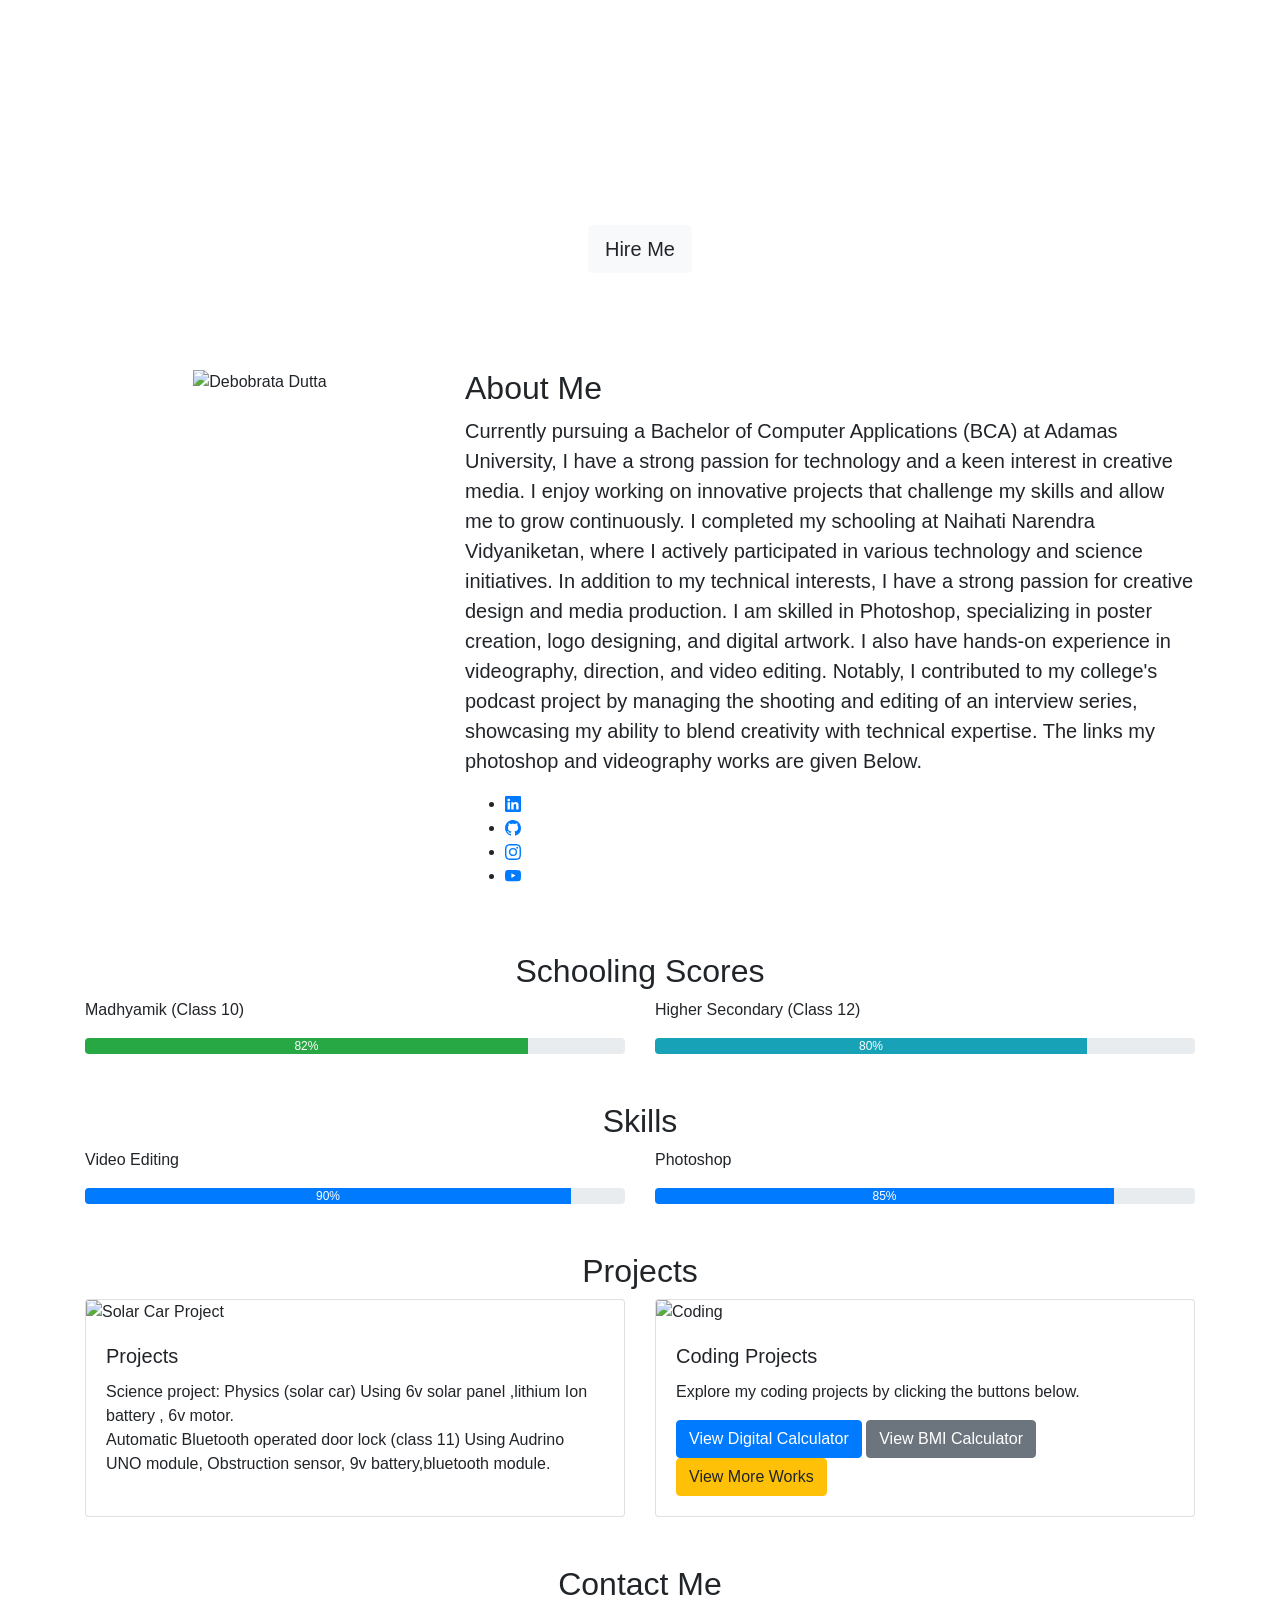
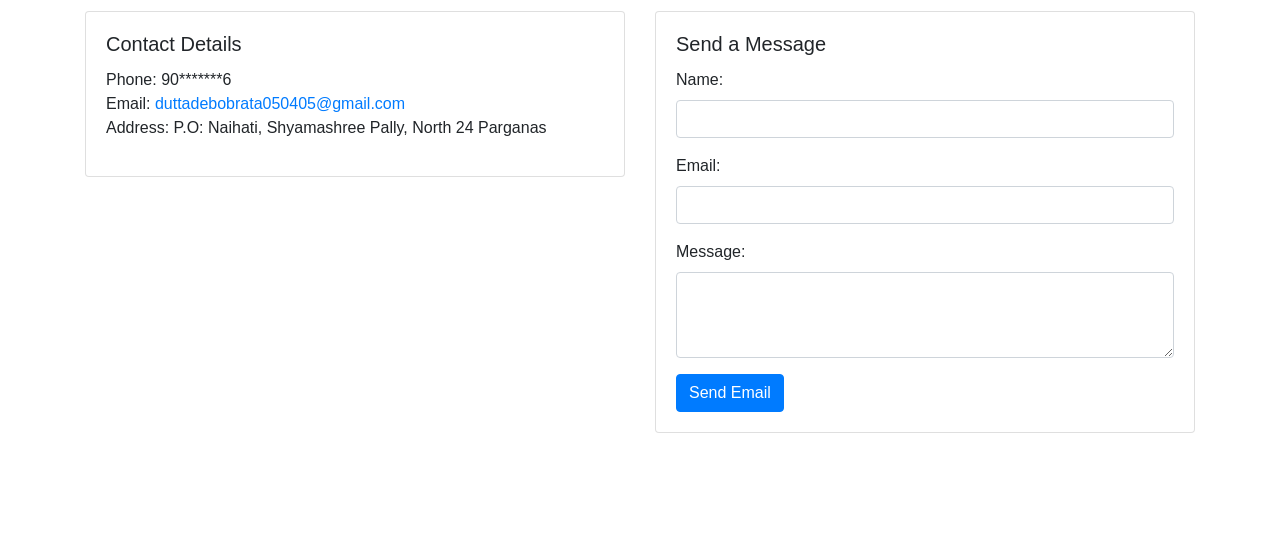
==== index.html @ 577434b1 "Update index.html" ====
<!DOCTYPE html>
<html lang="en">
<head>
    <meta charset="UTF-8">
    <meta name="viewport" content="width=device-width, initial-scale=1.0">
    <title>Debobrata Dutta - Portfolio</title>
    <!-- Bootstrap CSS -->
    <link href="https://stackpath.bootstrapcdn.com/bootstrap/4.5.2/css/bootstrap.min.css" rel="stylesheet">
    <link rel="preconnect" href="https://fonts.googleapis.com">
    <link rel="preconnect" href="https://fonts.gstatic.com" crossorigin>
    <link href="https://fonts.googleapis.com/css2?family=Source+Code+Pro:ital,wght@0,200..900;1,200..900&display=swap" rel="stylesheet">
    <!-- Custom CSS -->
    <link rel="stylesheet" href="/PortFolio1/style.css">
</head>
<body>

<!-- Navbar -->
<nav class="navbar navbar-expand-lg navbar-dark">
    <div class="container">
        <a class="navbar-brand source-code-pro-codeFont" href="#">/Debobrata Dutta></a>
        <button class="navbar-toggler" type="button" data-toggle="collapse" data-target="#navbarNav" aria-controls="navbarNav" aria-expanded="false" aria-label="Toggle navigation">
            <span class="navbar-toggler-icon"></span>
        </button>
        <div class="collapse navbar-collapse" id="navbarNav">
            <ul class="navbar-nav ml-auto">
                <li class="nav-item"><a class="nav-link" href="#hero">Home</a></li>
                <li class="nav-item"><a class="nav-link" href="#about">About</a></li>
                <li class="nav-item"><a class="nav-link" href="#schooling-scores">Schooling Scores</a></li>
                <li class="nav-item"><a class="nav-link" href="#skills">Skills</a></li>
                <li class="nav-item"><a class="nav-link" href="#projects">Projects</a></li>
                <li class="nav-item"><a class="nav-link" href="#contact">Contact</a></li>
            </ul>
        </div>
    </div>
</nav>

<!-- Hero Section -->
<section id="hero" class="hero text-white text-center py-5 fade-in-section">
    <div class="container">
        <h1 class="display-4 source-code-pro-codeFont" >Hello, I'm Debobrata Dutta</h1>

        <p class="lead source-code-pro-codeFont2 ">A passionate student pursuing BCA at Adamas University.</p>
        <a href="#contact" class="btn btn-light btn-lg">Hire Me</a>
    </div>
</section>

<!-- About Me Section -->
<section id="about" class="my-5 fade-in-section">
    <div class="container">
        <div class="row">
            <div class="col-md-4 text-center">
                <img src="/PortFolio1/20241223_191842.jpg" alt="Debobrata Dutta" style="height: 500px; width: 330px;">
            </div>
            <div class="col-md-8">
                <h2>About Me</h2>
                <p class="lead">Currently pursuing a Bachelor of Computer Applications (BCA) at Adamas University, I have a strong passion for technology and a keen interest in creative media. I enjoy working on innovative projects that challenge my skills and allow me to grow continuously. I completed my schooling at Naihati Narendra Vidyaniketan, where I actively participated in various technology and science initiatives.

In addition to my technical interests, I have a strong passion for creative design and media production. I am skilled in Photoshop, specializing in poster creation, logo designing, and digital artwork. I also have hands-on experience in videography, direction, and video editing. Notably, I contributed to my college's podcast project by managing the shooting and editing of an interview series, showcasing my ability to blend creativity with technical expertise.
                 The links my photoshop and videography works are given Below.</p>
                <ul class="example-2">
                    <li class="icon-content">
                        <a
                                href="https://www.linkedin.com/in/debobrata-dutta-59466b2b7/"
                                aria-label="LinkedIn"
                                data-social="linkedin"
                        >
                            <div class="filled"></div>
                            <svg
                                    xmlns="http://www.w3.org/2000/svg"
                                    width="16"
                                    height="16"
                                    fill="currentColor"
                                    class="bi bi-linkedin"
                                    viewBox="0 0 16 16"
                                    xml:space="preserve"
                            >
        <path
                d="M0 1.146C0 .513.526 0 1.175 0h13.65C15.474 0 16 .513 16 1.146v13.708c0 .633-.526 1.146-1.175 1.146H1.175C.526 16 0 15.487 0 14.854zm4.943 12.248V6.169H2.542v7.225zm-1.2-8.212c.837 0 1.358-.554 1.358-1.248-.015-.709-.52-1.248-1.342-1.248S2.4 3.226 2.4 3.934c0 .694.521 1.248 1.327 1.248zm4.908 8.212V9.359c0-.216.016-.432.08-.586.173-.431.568-.878 1.232-.878.869 0 1.216.662 1.216 1.634v3.865h2.401V9.25c0-2.22-1.184-3.252-2.764-3.252-1.274 0-1.845.7-2.165 1.193v.025h-.016l.016-.025V6.169h-2.4c.03.678 0 7.225 0 7.225z"
                fill="currentColor"
        ></path>
      </svg>
                        </a>
                        <div class="tooltip">LinkedIn</div>
                    </li>
                    <li class="icon-content">
                        <a href="https://github.com/Debobrata-Dutta" aria-label="GitHub" data-social="github">
                            <div class="filled"></div>
                            <svg
                                    xmlns="http://www.w3.org/2000/svg"
                                    width="16"
                                    height="16"
                                    fill="currentColor"
                                    class="bi bi-github"
                                    viewBox="0 0 16 16"
                                    xml:space="preserve"
                            >
        <path
                d="M8 0C3.58 0 0 3.58 0 8c0 3.54 2.29 6.53 5.47 7.59.4.07.55-.17.55-.38 0-.19-.01-.82-.01-1.49-2.01.37-2.53-.49-2.69-.94-.09-.23-.48-.94-.82-1.13-.28-.15-.68-.52-.01-.53.63-.01 1.08.58 1.23.82.72 1.21 1.87.87 2.33.66.07-.52.28-.87.51-1.07-1.78-.2-3.64-.89-3.64-3.95 0-.87.31-1.59.82-2.15-.08-.2-.36-1.02.08-2.12 0 0 .67-.21 2.2.82.64-.18 1.32-.27 2-.27s1.36.09 2 .27c1.53-1.04 2.2-.82 2.2-.82.44 1.1.16 1.92.08 2.12.51.56.82 1.27.82 2.15 0 3.07-1.87 3.75-3.65 3.95.29.25.54.73.54 1.48 0 1.07-.01 1.93-.01 2.2 0 .21.15.46.55.38A8.01 8.01 0 0 0 16 8c0-4.42-3.58-8-8-8"
                fill="currentColor"
        ></path>
      </svg>
                        </a>
                        <div class="tooltip">GitHub</div>
                    </li>
                    <li class="icon-content">
                        <a
                                href="https://www.instagram.com/_.debu050405._/"
                                aria-label="Instagram"
                                data-social="instagram"
                        >
                            <div class="filled"></div>
                            <svg
                                    xmlns="http://www.w3.org/2000/svg"
                                    width="16"
                                    height="16"
                                    fill="currentColor"
                                    class="bi bi-instagram"
                                    viewBox="0 0 16 16"
                                    xml:space="preserve"
                            >
        <path
                d="M8 0C5.829 0 5.556.01 4.703.048 3.85.088 3.269.222 2.76.42a3.9 3.9 0 0 0-1.417.923A3.9 3.9 0 0 0 .42 2.76C.222 3.268.087 3.85.048 4.7.01 5.555 0 5.827 0 8.001c0 2.172.01 2.444.048 3.297.04.852.174 1.433.372 1.942.205.526.478.972.923 1.417.444.445.89.719 1.416.923.51.198 1.09.333 1.942.372C5.555 15.99 5.827 16 8 16s2.444-.01 3.298-.048c.851-.04 1.434-.174 1.943-.372a3.9 3.9 0 0 0 1.416-.923c.445-.445.718-.891.923-1.417.197-.509.332-1.09.372-1.942C15.99 10.445 16 10.173 16 8s-.01-2.445-.048-3.299c-.04-.851-.175-1.433-.372-1.941a3.9 3.9 0 0 0-.923-1.417A3.9 3.9 0 0 0 13.24.42c-.51-.198-1.092-.333-1.943-.372C10.443.01 10.172 0 7.998 0zm-.717 1.442h.718c2.136 0 2.389.007 3.232.046.78.035 1.204.166 1.486.275.373.145.64.319.92.599s.453.546.598.92c.11.281.24.705.275 1.485.039.843.047 1.096.047 3.231s-.008 2.389-.047 3.232c-.035.78-.166 1.203-.275 1.485a2.5 2.5 0 0 1-.599.919c-.28.28-.546.453-.92.598-.28.11-.704.24-1.485.276-.843.038-1.096.047-3.232.047s-2.39-.009-3.233-.047c-.78-.036-1.203-.166-1.485-.276a2.5 2.5 0 0 1-.92-.598 2.5 2.5 0 0 1-.6-.92c-.109-.281-.24-.705-.275-1.485-.038-.843-.046-1.096-.046-3.233s.008-2.388.046-3.231c.036-.78.166-1.204.276-1.486.145-.373.319-.64.599-.92s.546-.453.92-.598c.282-.11.705-.24 1.485-.276.738-.034 1.024-.044 2.515-.045zm4.988 1.328a.96.96 0 1 0 0 1.92.96.96 0 0 0 0-1.92m-4.27 1.122a4.109 4.109 0 1 0 0 8.217 4.109 4.109 0 0 0 0-8.217m0 1.441a2.667 2.667 0 1 1 0 5.334 2.667 2.667 0 0 1 0-5.334"
                fill="currentColor"
        ></path>
      </svg>
                        </a>
                        <div class="tooltip">Instagram</div>
                    </li>
                    <li class="icon-content">
                        <a href="https://youtu.be/RQ_tvxHkQow?si=Esocq2sRX0F079Lg" aria-label="Youtube" data-social="youtube">
                            <div class="filled"></div>
                            <svg
                                    xmlns="http://www.w3.org/2000/svg"
                                    width="16"
                                    height="16"
                                    fill="currentColor"
                                    class="bi bi-youtube"
                                    viewBox="0 0 16 16"
                                    xml:space="preserve"
                            >
        <path
                d="M8.051 1.999h.089c.822.003 4.987.033 6.11.335a2.01 2.01 0 0 1 1.415 1.42c.101.38.172.883.22 1.402l.01.104.022.26.008.104c.065.914.073 1.77.074 1.957v.075c-.001.194-.01 1.108-.082 2.06l-.008.105-.009.104c-.05.572-.124 1.14-.235 1.558a2.01 2.01 0 0 1-1.415 1.42c-1.16.312-5.569.334-6.18.335h-.142c-.309 0-1.587-.006-2.927-.052l-.17-.006-.087-.004-.171-.007-.171-.007c-1.11-.049-2.167-.128-2.654-.26a2.01 2.01 0 0 1-1.415-1.419c-.111-.417-.185-.986-.235-1.558L.09 9.82l-.008-.104A31 31 0 0 1 0 7.68v-.123c.002-.215.01-.958.064-1.778l.007-.103.003-.052.008-.104.022-.26.01-.104c.048-.519.119-1.023.22-1.402a2.01 2.01 0 0 1 1.415-1.42c.487-.13 1.544-.21 2.654-.26l.17-.007.172-.006.086-.003.171-.007A100 100 0 0 1 7.858 2zM6.4 5.209v4.818l4.157-2.408z"
                fill="currentColor"
        ></path>
      </svg>
                        </a>
                        <div class="tooltip">Youtube</div>
                    </li>
                </ul>
<!--                 <a href="https://www.linkedin.com/in/debobrata-dutta-59466b2b7/" class="btn btn-primary" target="_blank">Connect on LinkedIn</a>
                <a href="https://github.com/Debobrata-Dutta" class="btn btn-outline-secondary" target="_blank">View GitHub Page</a> -->
            </div>
        </div>
    </div>
</section>

<!-- Schooling Scores Section -->
<section id="schooling-scores" class="my-5 fade-in-section">
    <div class="container">
        <h2 class="text-center">Schooling Scores</h2>
        <div class="row">
            <div class="col-md-6">
                <p>Madhyamik (Class 10)</p>
                <div class="progress">
                    <div class="progress-bar bg-success" role="progressbar" style="width: 82%;" aria-valuenow="82" aria-valuemin="0" aria-valuemax="100">82%</div>
                </div>
            </div>
            <div class="col-md-6">
                <p>Higher Secondary (Class 12)</p>
                <div class="progress">
                    <div class="progress-bar bg-info" role="progressbar" style="width: 80%;" aria-valuenow="80" aria-valuemin="0" aria-valuemax="100">80%</div>
                </div>
            </div>
        </div>
    </div>
</section>

<!-- Skills Section -->
<section id="skills" class="my-5 fade-in-section">
    <div class="container">
        <h2 class="text-center">Skills</h2>
        <div class="row">
            <div class="col-md-6">
                <p>Video Editing</p>
                <div class="progress">
                    <div class="progress-bar" id="bar1" role="progressbar" style="width: 90%;" aria-valuenow="90" aria-valuemin="0" aria-valuemax="100">90%</div>
                </div>
            </div>
            <div class="col-md-6">
                <p>Photoshop</p>
                <div class="progress">
                    <div class="progress-bar" role="progressbar" style="width: 85%;" aria-valuenow="85" aria-valuemin="0" aria-valuemax="100">85%</div>
                </div>
            </div>
        </div>
    </div>
</section>

<!-- Projects Section -->
<section id="projects" class="my-5 fade-in-section">
    <div class="container">
        <h2 class="text-center">Projects</h2>
        <div class="card-deck">
            <!-- Existing Project Card -->
            <div class="card">
                <img src="https://media.istockphoto.com/id/1225812023/photo/solar-powered-car-which-is-small-and-powerful-run-using-sunlight.jpg?s=612x612&w=0&k=20&c=1OaDW5w1rOIx8AbDcxC84IDu5aD6myOtkEr2uphl_M4=" class="card-img-top" alt="Solar Car Project">
                <div class="card-body">
                    <h5 class="card-title">Projects</h5>
                    <p class="card-text">
                        Science project: Physics (solar car)
                        Using 6v solar panel ,lithium Ion battery , 6v motor. <br>
                        Automatic Bluetooth operated door lock (class 11)
                        Using Audrino UNO module, Obstruction sensor, 9v battery,bluetooth module.
                    </p>
                </div>
            </div>
            <!-- New Coding Projects Card -->
            <div class="card">
                <img src="https://i.pinimg.com/736x/20/0a/07/200a072465dc3c288a1d5780105705f7.jpg" class="card-img-top" alt="Coding">
                <div class="card-body" id="card1">
                    <h5 class="card-title">Coding Projects</h5>
                    <p class="card-text">Explore my coding projects by clicking the buttons below.</p>
                    <a href="https://debobrata-dutta.github.io/Project-Calculator/" class="btn btn-primary" target="_blank">View Digital Calculator</a>
                    <a href="https://debobrata-dutta.github.io/BMI_withgauge/" class="btn btn-secondary" target="_blank">View BMI Calculator</a>
                    <a href="/PortFolio1/page1.html" class="btn btn-warning" target="_blank">View More Works</a>
                </div>
            </div>
        </div>
    </div>
</section>

<!-- Contact Section -->
<section id="contact" class="my-5 fade-in-section">
    <div class="container">
        <h2 class="text-center">Contact Me</h2>
        <div class="row">
            <div class="col-md-6">
                <div class="card">
                    <div class="card-body">
                        <h5 class="card-title">Contact Details</h5>
                        <ul class="list-unstyled">
                            <li>Phone: 90*******6</li>
                            <li>Email: <a href="mailto:duttadebobrata050405@gmail.com">duttadebobrata050405@gmail.com</a></li>
                            <li>Address: P.O: Naihati, Shyamashree Pally, North 24 Parganas</li>
                        </ul>
                    </div>
                </div>
            </div>
            <div class="col-md-6">
                <div class="card">
                    <div class="card-body">
                        <h5 class="card-title">Send a Message</h5>
                        <form action="mailto:duttadebobrata050405@gmail.com" method="post" enctype="text/plain">
                            <div class="form-group">
                                <label for="name">Name:</label>
                                <input type="text" class="form-control" id="name" name="name" required>
                            </div>
                            <div class="form-group">
                                <label for="email">Email:</label>
                                <input type="email" class="form-control" id="email" name="email" required>
                            </div>
                            <div class="form-group">
                                <label for="message">Message:</label>
                                <textarea class="form-control" id="message" name="message" rows="3" required></textarea>
                            </div>
                            <button type="submit" class="btn btn-primary">Send Email</button>
                        </form>
                    </div>
                </div>
            </div>
        </div>
    </div>
</section>

<!-- Footer -->
<footer id="footer" class=" text-white text-center py-3">
    <p>© 2024 Debobrata Dutta. All Rights Reserved.</p>
</footer>

<!-- Bootstrap JS and dependencies -->
<script src="https://code.jquery.com/jquery-3.5.1.slim.min.js"></script>
<script src="https://cdn.jsdelivr.net/npm/@popperjs/core@2.9.3/dist/umd/popper.min.js"></script>
<script src="https://stackpath.bootstrapcdn.com/bootstrap/4.5.2/js/bootstrap.min.js"></script>
<script>
    document.addEventListener("DOMContentLoaded", function () {
      const faders = document.querySelectorAll(".fade-in-section");
  
      const appearOptions = {
        threshold: 0.2,
        rootMargin: "0px 0px -50px 0px"
      };
  
      const appearOnScroll = new IntersectionObserver(function (entries) {
        entries.forEach(entry => {
          if (entry.isIntersecting) {
            entry.target.classList.add("is-visible");
          } else {
            entry.target.classList.remove("is-visible");
          }
        });
      }, appearOptions);
  
      faders.forEach(fader => {
        appearOnScroll.observe(fader);
      });
    });
  </script>
  
  

</body>
</html>
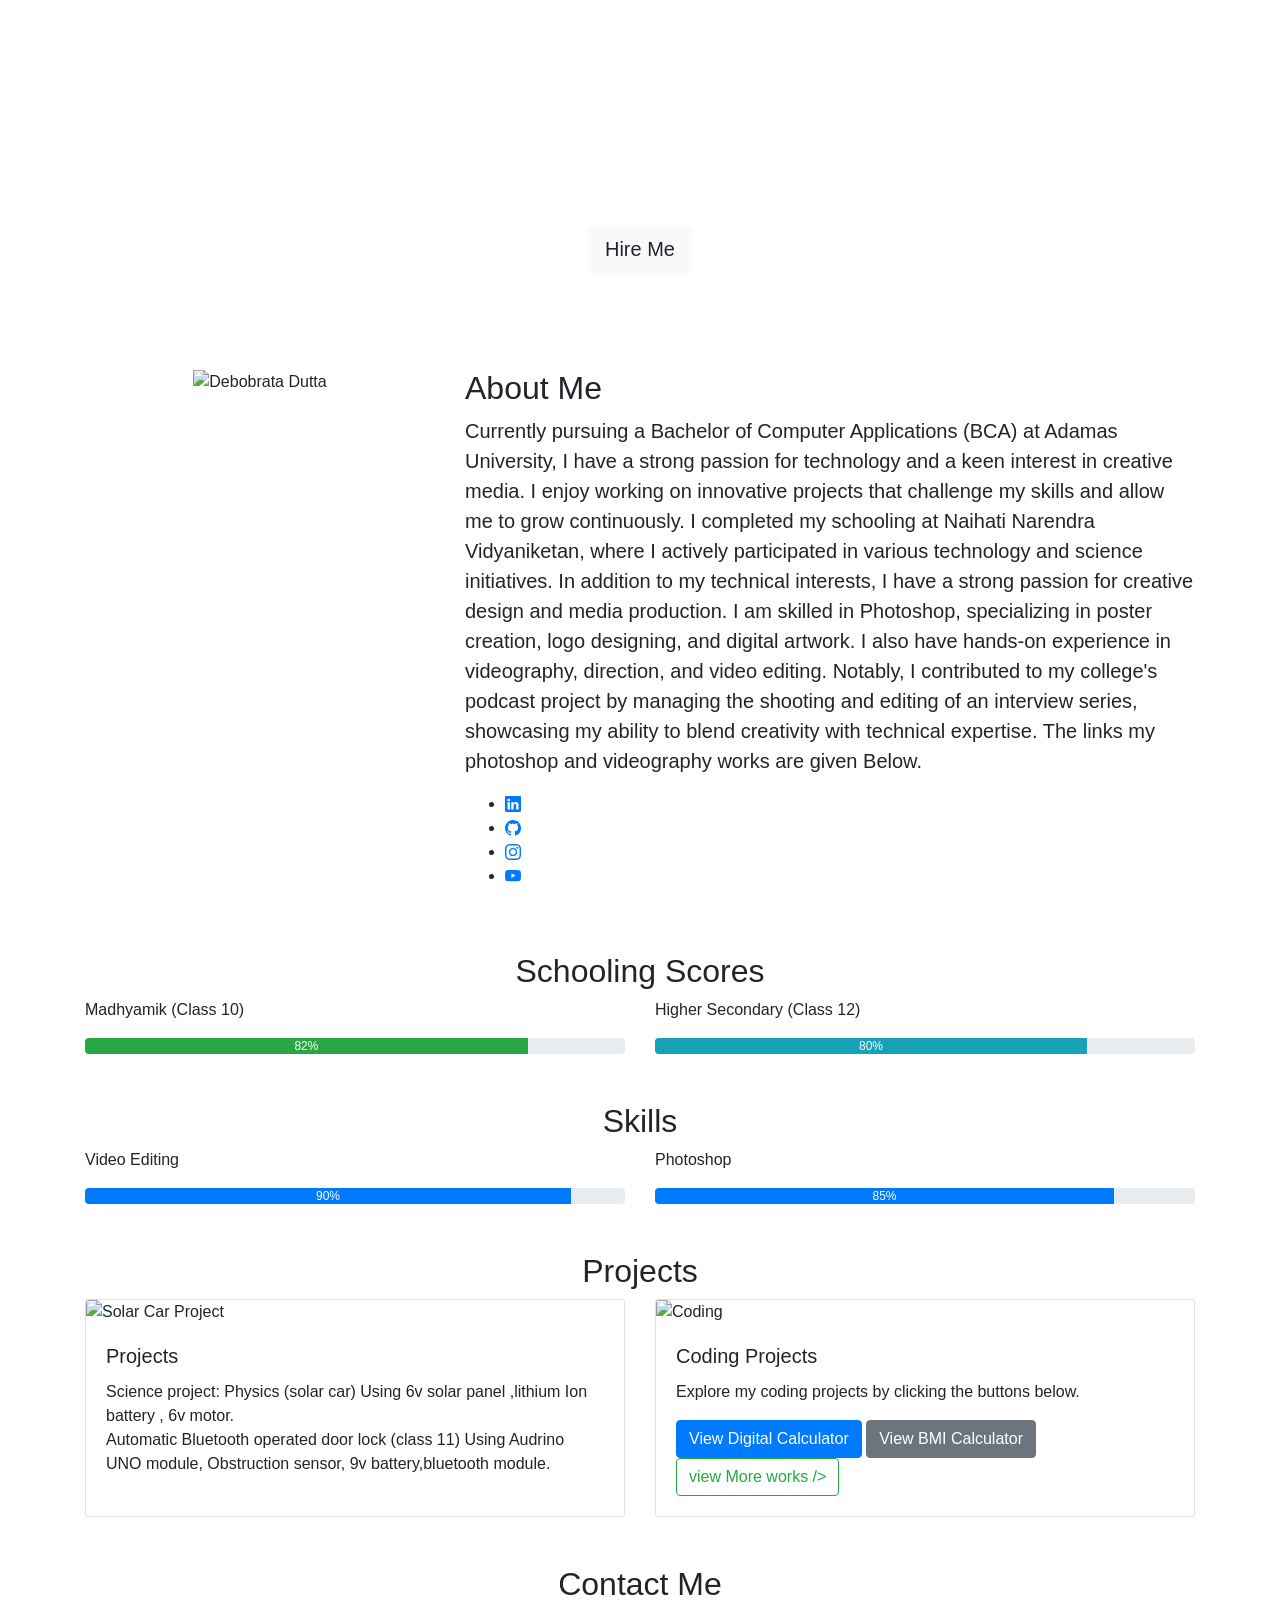
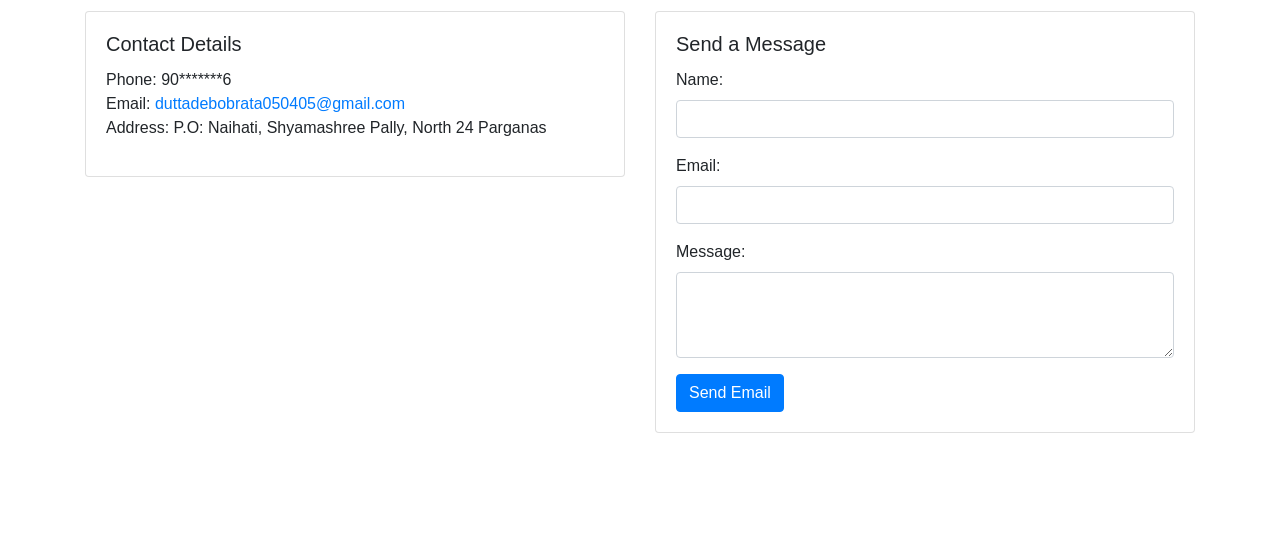
==== commit df821315: "Update index.html" ====
--- a/index.html
+++ b/index.html
@@ -222,7 +222,7 @@
                     <p class="card-text">Explore my coding projects by clicking the buttons below.</p>
                     <a href="https://debobrata-dutta.github.io/Project-Calculator/" class="btn btn-primary" target="_blank">View Digital Calculator</a>
                     <a href="https://debobrata-dutta.github.io/BMI_withgauge/" class="btn btn-secondary" target="_blank">View BMI Calculator</a>
-                    <a href="/PortFolio1/page1.html" class="btn btn-warning" target="_blank">View More Works</a>
+                    <a href="page1.html" class="btn btn-outline-success" target="_blank">view More works /></a>
                 </div>
             </div>
         </div>
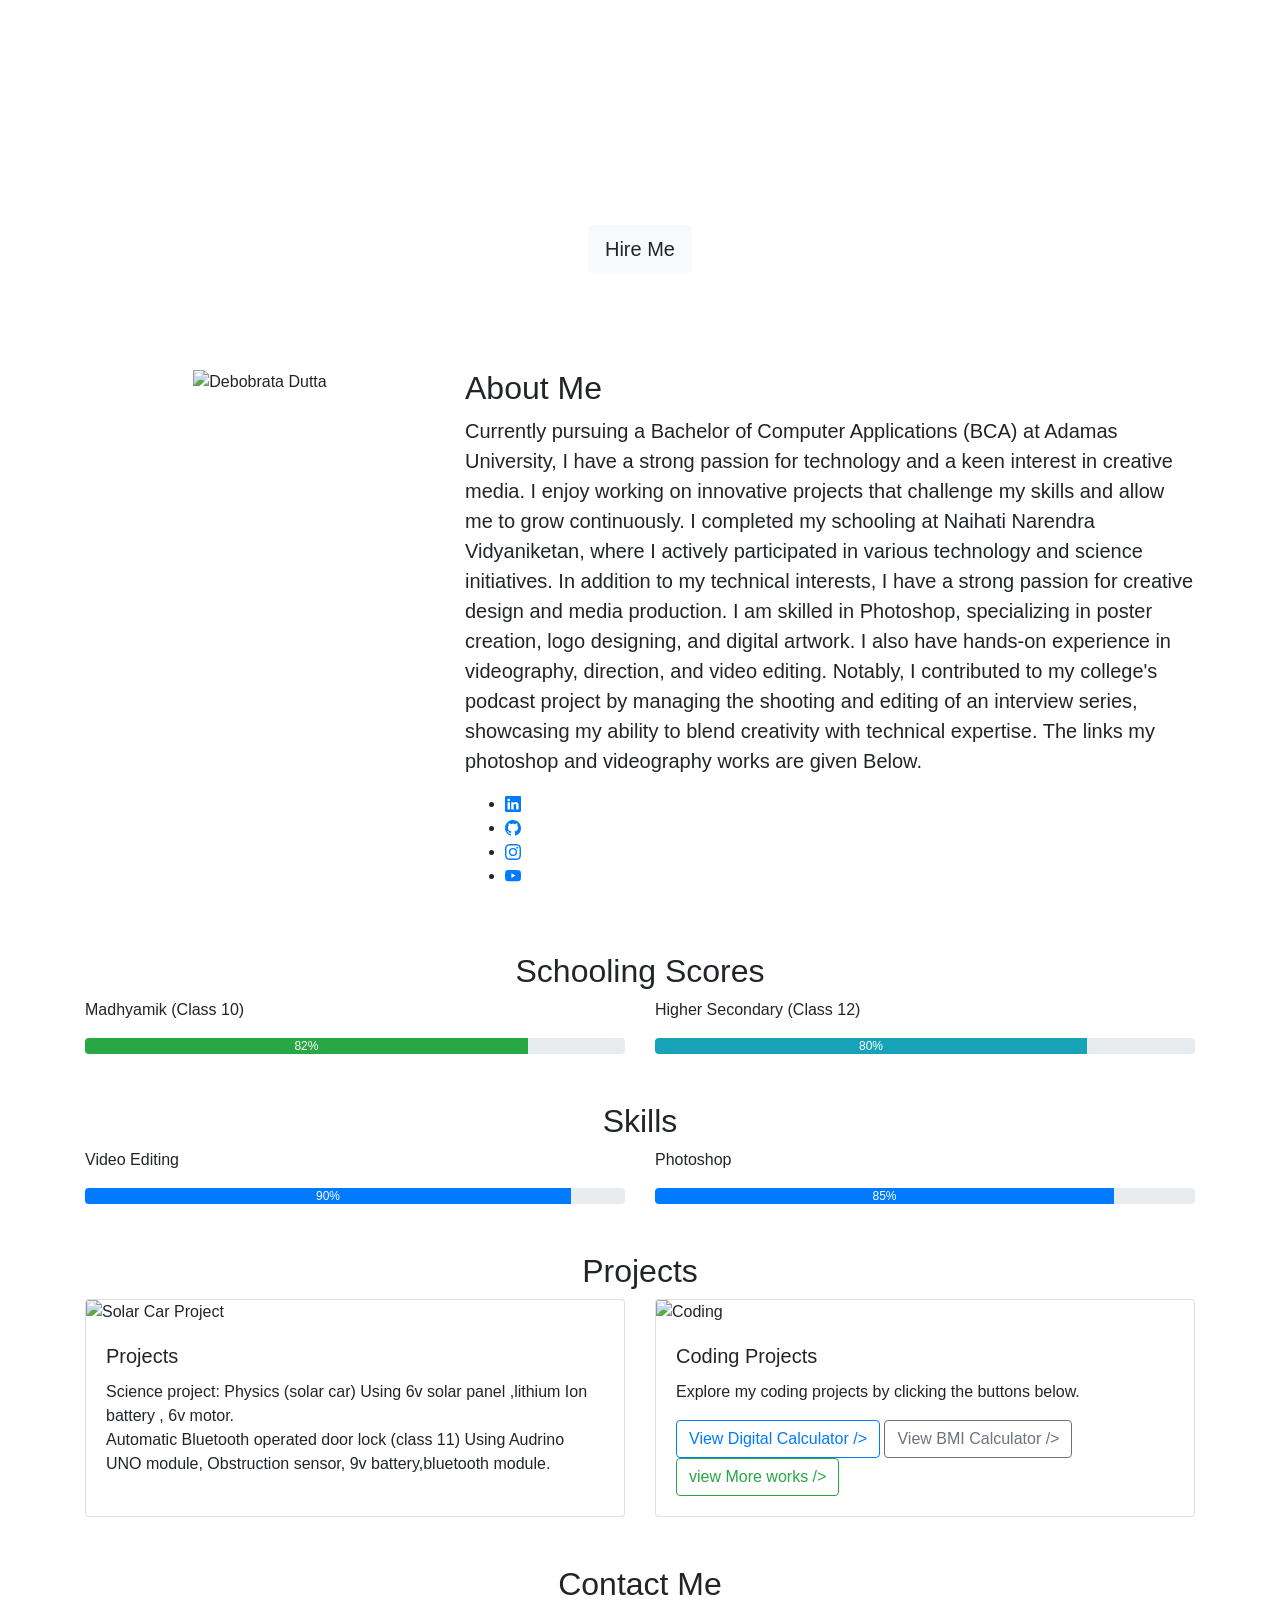
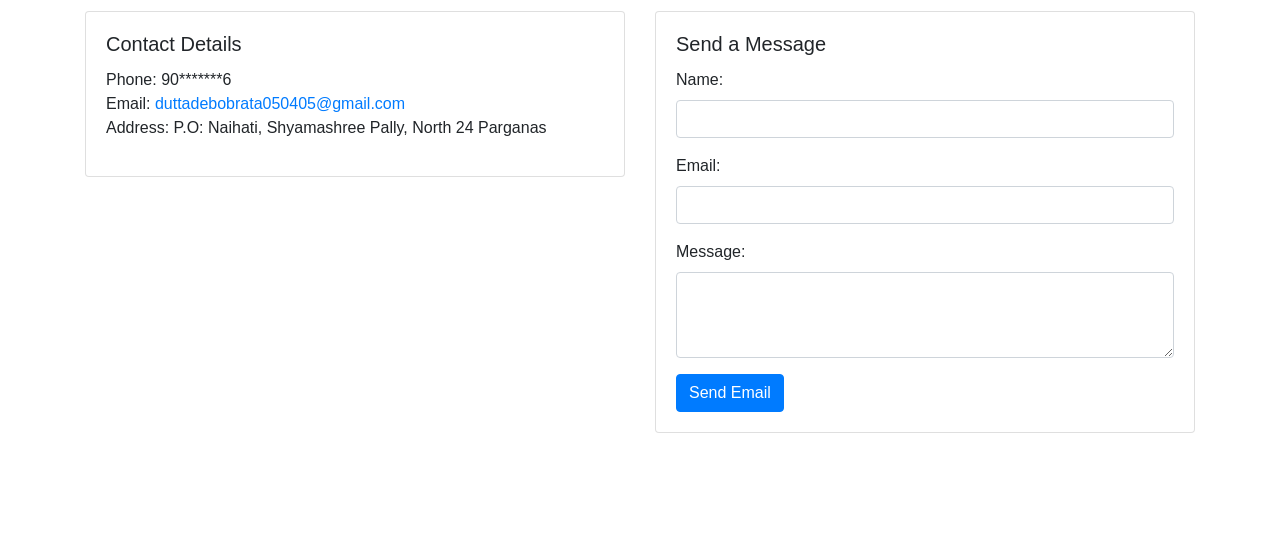
==== commit 21b0d02f: "Update index.html" ====
--- a/index.html
+++ b/index.html
@@ -220,8 +220,8 @@
                 <div class="card-body" id="card1">
                     <h5 class="card-title">Coding Projects</h5>
                     <p class="card-text">Explore my coding projects by clicking the buttons below.</p>
-                    <a href="https://debobrata-dutta.github.io/Project-Calculator/" class="btn btn-primary" target="_blank">View Digital Calculator</a>
-                    <a href="https://debobrata-dutta.github.io/BMI_withgauge/" class="btn btn-secondary" target="_blank">View BMI Calculator</a>
+                    <a href="https://debobrata-dutta.github.io/Project-Calculator/" class="btn btn-outline-primary" target="_blank">View Digital Calculator /></a>
+                    <a href="https://debobrata-dutta.github.io/BMI_withgauge/" class="btn btn-outline-secondary" target="_blank">View BMI Calculator /></a>
                     <a href="page1.html" class="btn btn-outline-success" target="_blank">view More works /></a>
                 </div>
             </div>
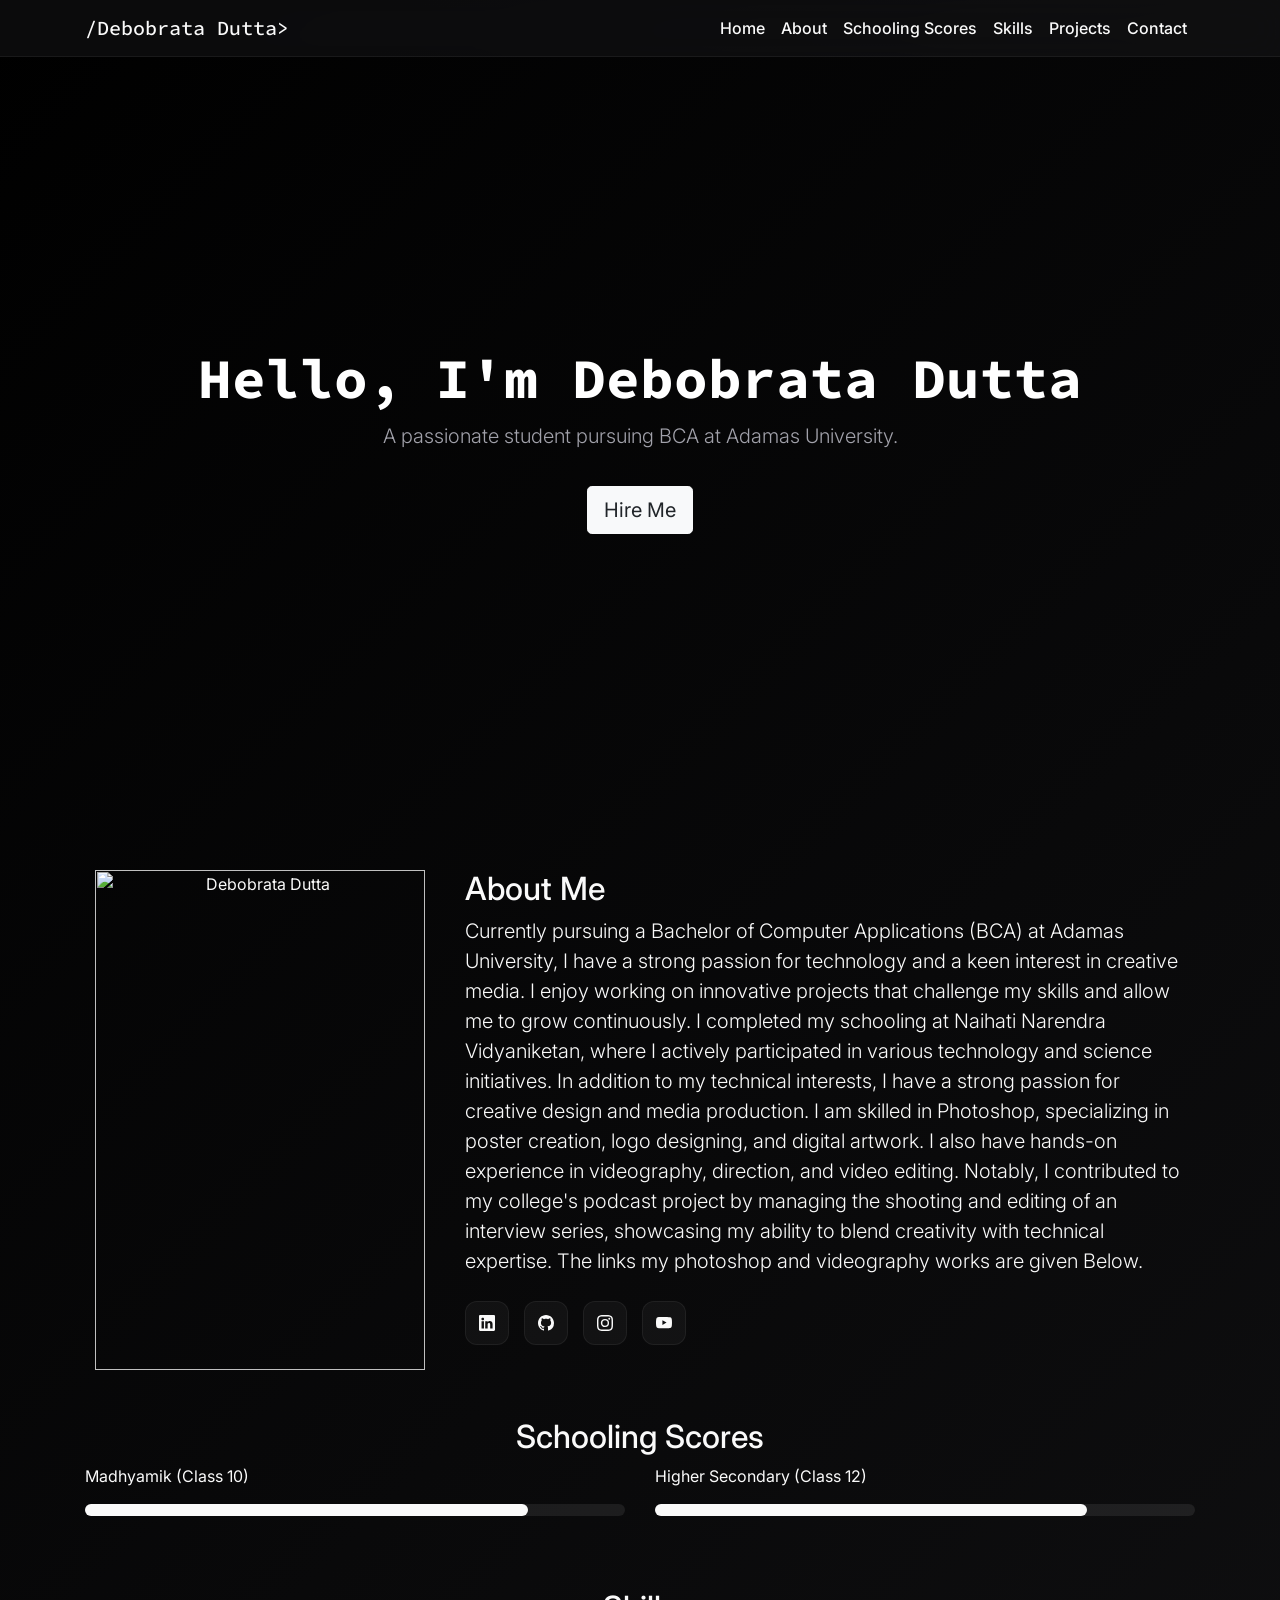
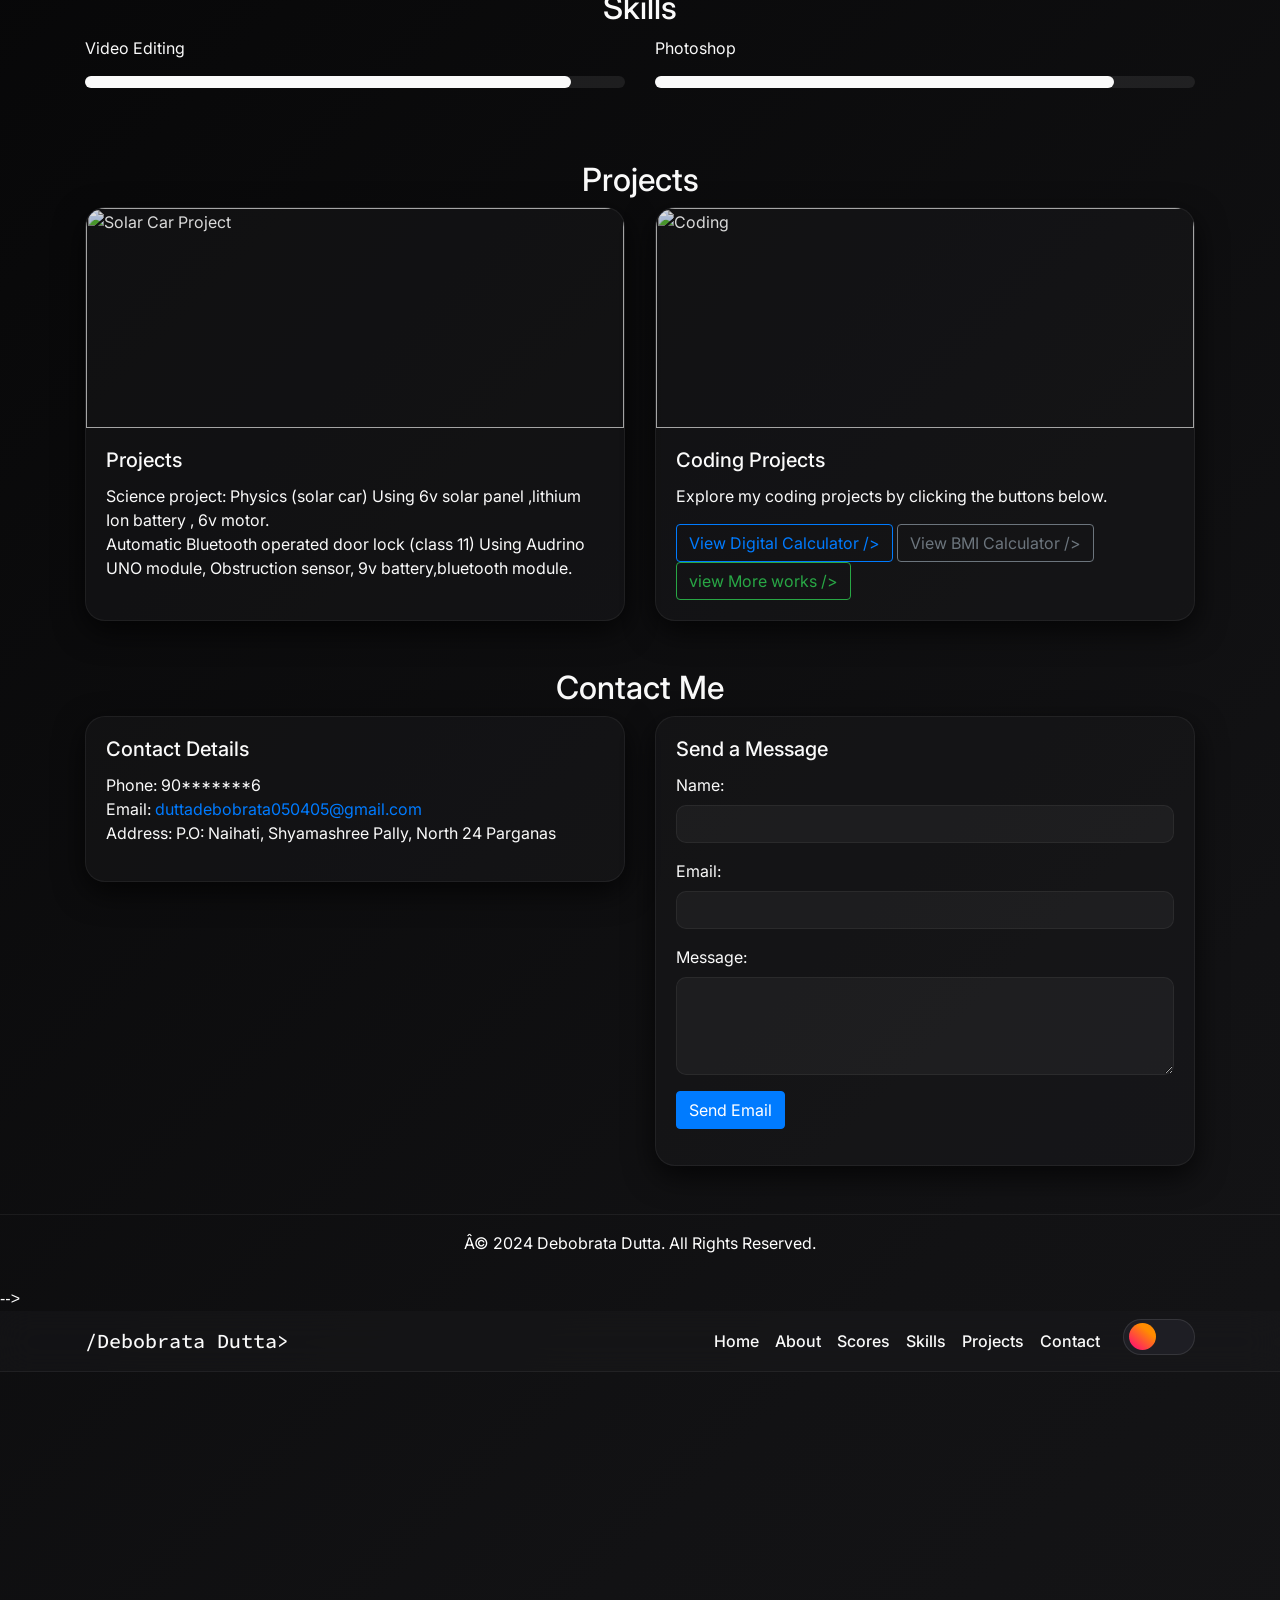
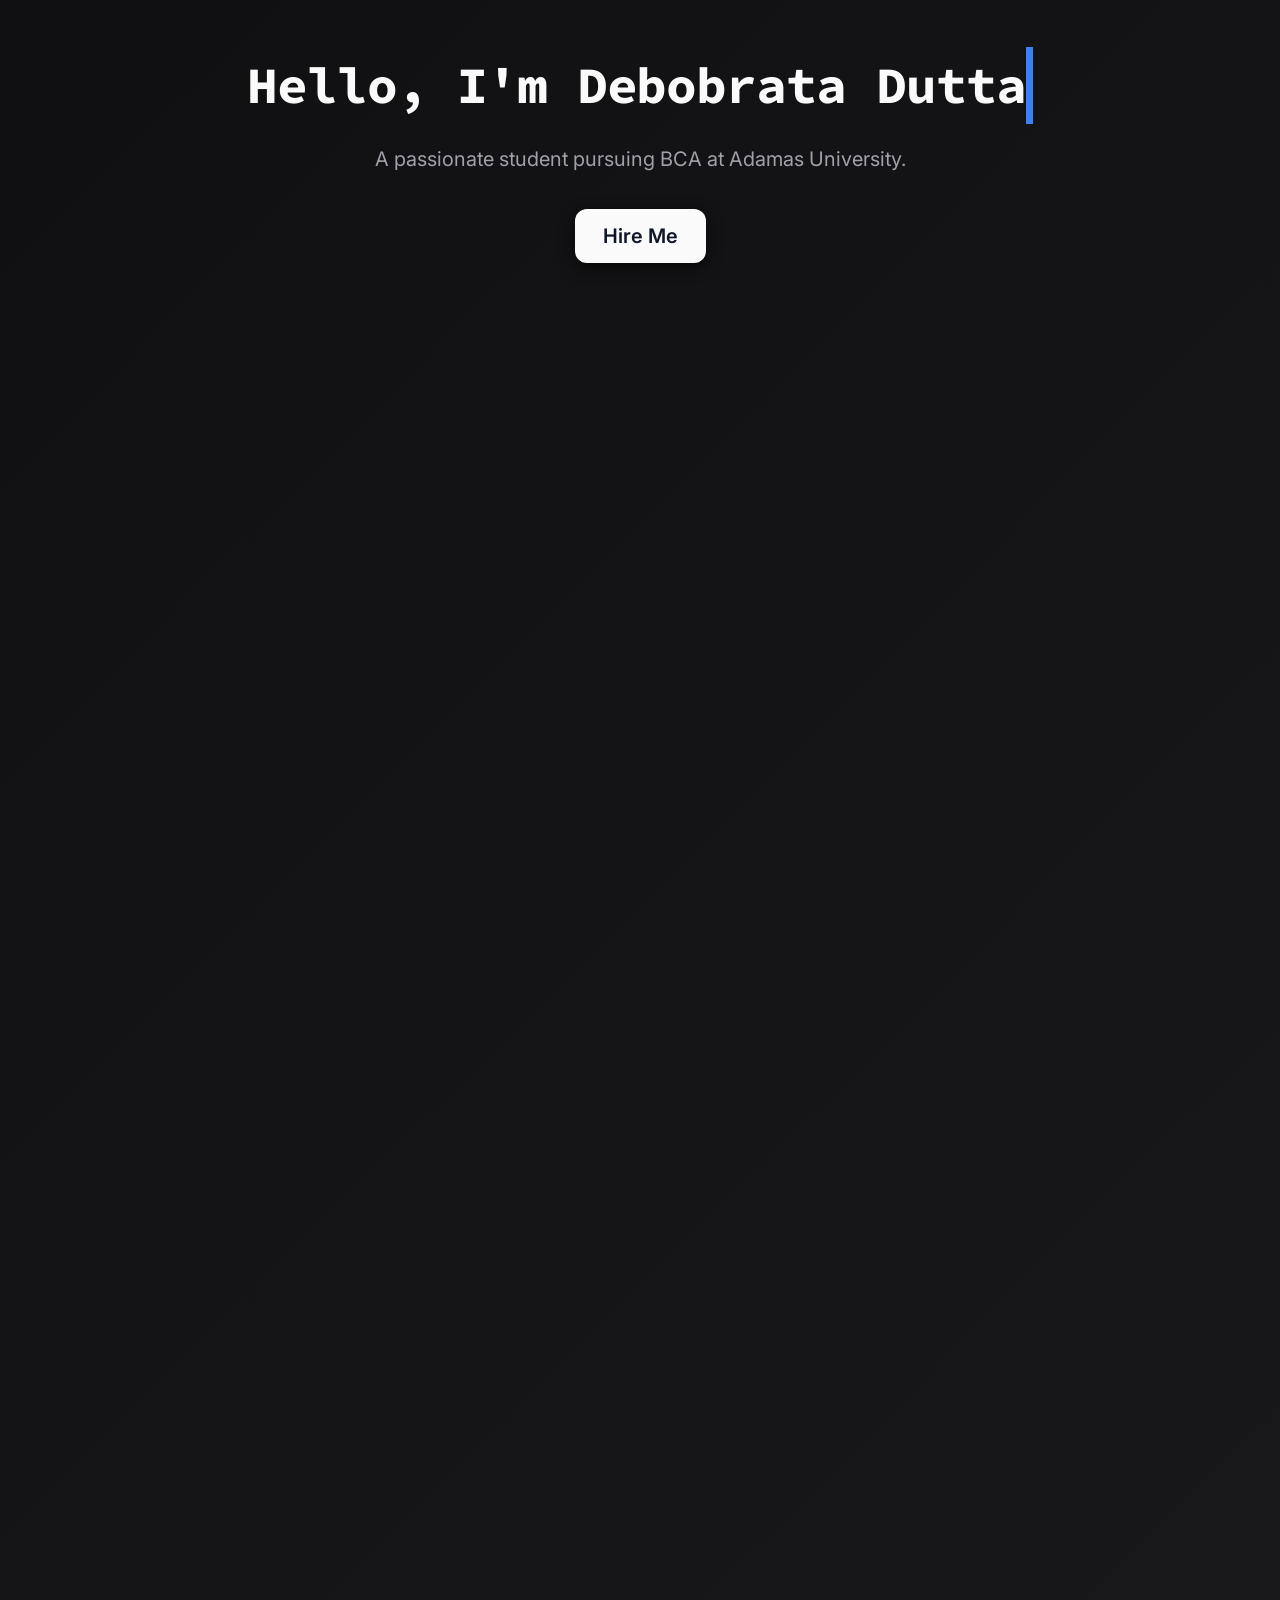
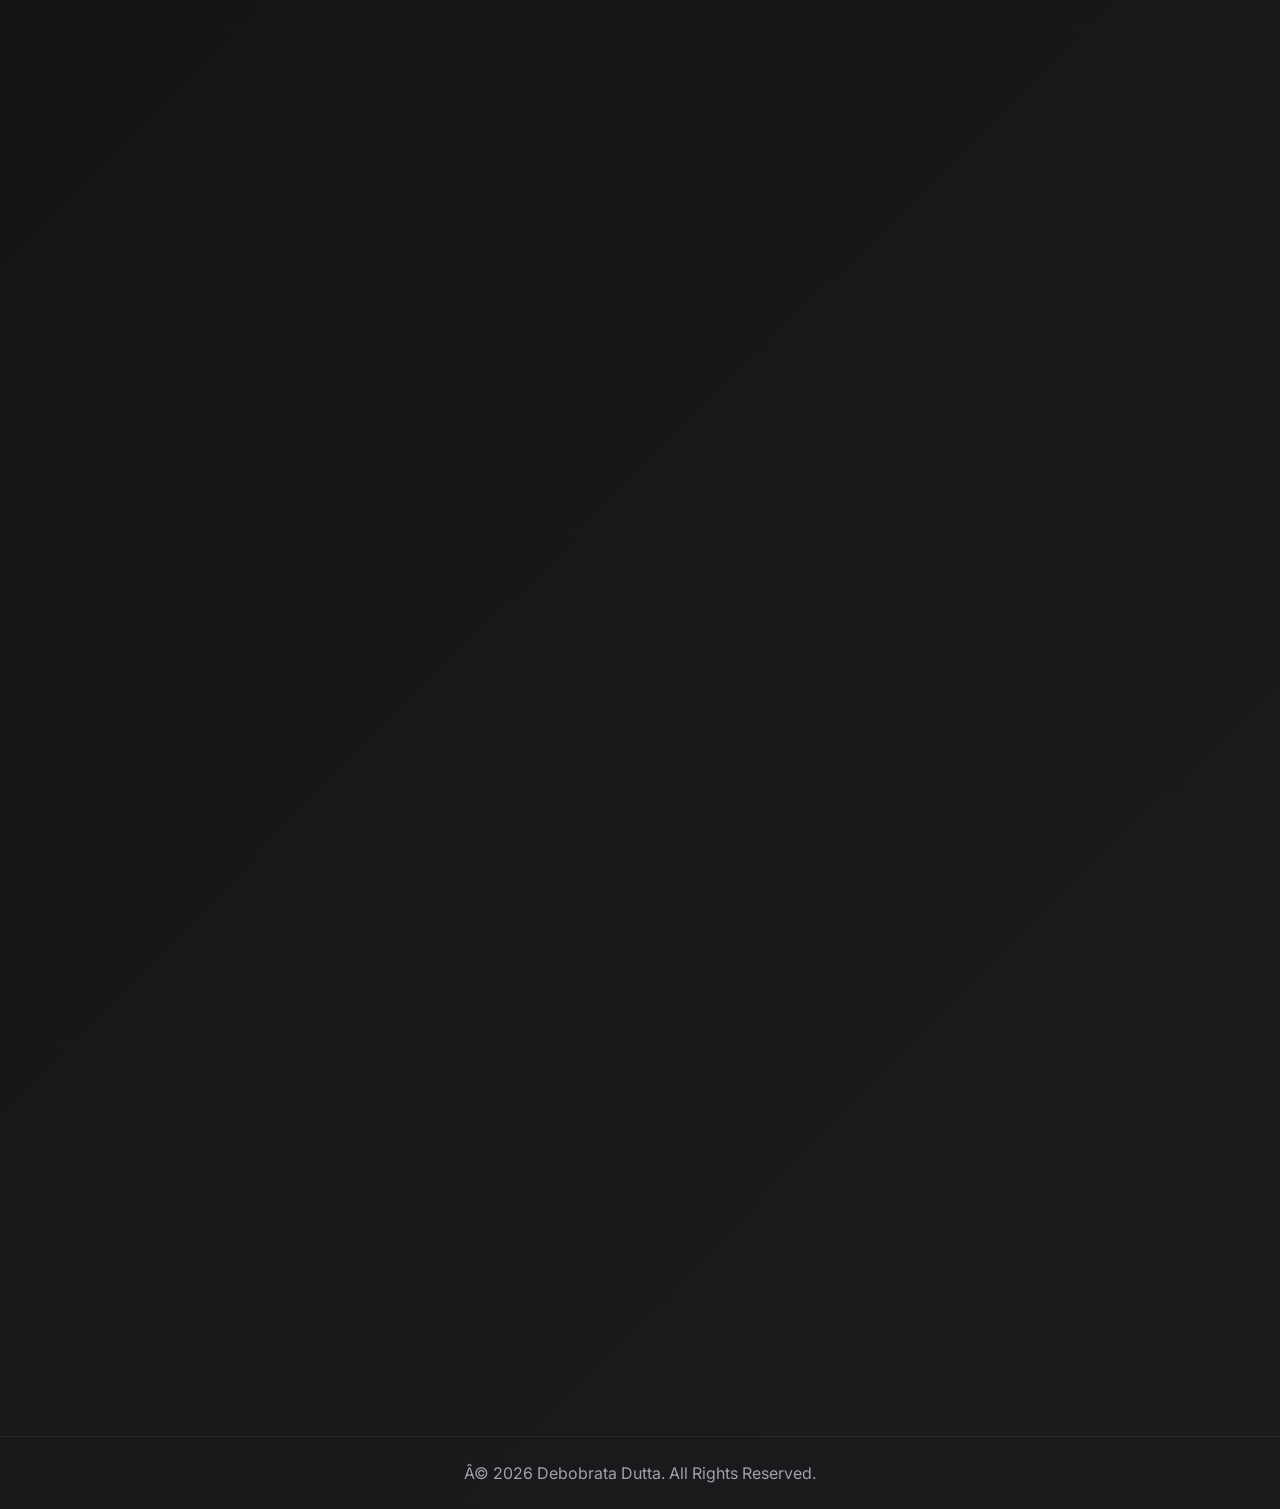
==== commit ae18eccc: "new ui Restored and updated the HTML structure for the portfolio page, including meta tags, styles, " ====
--- a/index.html
+++ b/index.html
@@ -1,4 +1,4 @@
-<!DOCTYPE html>
+<!-- <!DOCTYPE html>
 <html lang="en">
 <head>
     <meta charset="UTF-8">
@@ -309,4 +309,665 @@
   
 
 </body>
+</html> -->
+<!DOCTYPE html>
+<html lang="en">
+<head>
+    <meta charset="UTF-8">
+    <meta name="viewport" content="width=device-width, initial-scale=1.0">
+    <title>Debobrata Dutta - Portfolio</title>
+    
+    <!-- Bootstrap CSS -->
+    <link href="https://stackpath.bootstrapcdn.com/bootstrap/4.5.2/css/bootstrap.min.css" rel="stylesheet">
+    
+    <!-- Modern Google Fonts -->
+    <link rel="preconnect" href="https://fonts.googleapis.com">
+    <link rel="preconnect" href="https://fonts.gstatic.com" crossorigin>
+    <link href="https://fonts.googleapis.com/css2?family=Inter:wght@300;400;500;600;700&family=Source+Code+Pro:ital,wght@0,200..900;1,200..900&display=swap" rel="stylesheet">
+
+    <style>
+        /* Modern Dark & Pitch Black Design System Tokens */
+        :root {
+            --bg-gradient: linear-gradient(135deg, #000000 0%, #121214 50%, #1c1c1e 100%);
+            --panel-bg: rgba(28, 28, 30, 0.4);
+            --panel-border: rgba(255, 255, 255, 0.06);
+            --text-main: #fafafa;
+            --text-muted: #a1a1aa;
+            --accent-primary: #3b82f6;
+            --accent-hover: #2563eb;
+            --input-bg: rgba(255, 255, 255, 0.04);
+            --card-img-filter: brightness(0.85) contrast(1.05);
+            --shadow-color: rgba(0, 0, 0, 0.7);
+            --progress-bg: rgba(255, 255, 255, 0.08);
+            
+            /* Button & Element Specific Contrast Override fixes */
+            --btn-bg: #fafafa;
+            --btn-text: #0f172a;
+            --nav-text: #fafafa;
+        }
+
+        [data-theme="light"] {
+            --bg-gradient: linear-gradient(135deg, #f1f5f9 0%, #f8fafc 100%);
+            --panel-bg: rgba(255, 255, 255, 0.8);
+            --panel-border: rgba(0, 0, 0, 0.08);
+            --text-main: #0f172a;
+            --text-muted: #475569;
+            --accent-primary: #2563eb;
+            --accent-hover: #1d4ed8;
+            --input-bg: rgba(0, 0, 0, 0.03);
+            --card-img-filter: none;
+            --shadow-color: rgba(0, 0, 0, 0.04);
+            --progress-bg: rgba(0, 0, 0, 0.06);
+            
+            /* Light Mode Button Alignment */
+            --btn-bg: #0f172a;
+            --btn-text: #fafafa;
+            --nav-text: #0f172a;
+        }
+
+        /* Base Resets & Global HTML Configurations */
+        html {
+            scroll-behavior: smooth;
+        }
+
+        * {
+            font-family: 'Inter', sans-serif;
+            transition: background 0.3s cubic-bezier(0.4, 0, 0.2, 1), border-color 0.3s ease;
+        }
+
+        body {
+            background: var(--bg-gradient);
+            color: var(--text-main);
+            overflow-x: hidden;
+        }
+
+        .source-code-pro-codeFont {
+            font-family: 'Source Code Pro', monospace;
+            font-weight: 700;
+        }
+
+        /* Custom Scrollbar Styling */
+        ::-webkit-scrollbar {
+            width: 10px;
+        }
+        ::-webkit-scrollbar-track {
+            background: #000000;
+        }
+        ::-webkit-scrollbar-thumb {
+            background: var(--panel-border);
+            border: 2px solid #000;
+            border-radius: 5px;
+        }
+        ::-webkit-scrollbar-thumb:hover {
+            background: var(--accent-primary);
+        }
+
+        /* Glassmorphism Navigation Bar */
+        .navbar {
+            background: var(--panel-bg) !important;
+            backdrop-filter: blur(16px);
+            -webkit-backdrop-filter: blur(16px);
+            border-bottom: 1px solid var(--panel-border);
+            position: sticky;
+            top: 0;
+            z-index: 1000;
+        }
+
+        .navbar-brand, .nav-link {
+            color: var(--nav-text) !important;
+            font-weight: 500;
+        }
+
+        .nav-link:hover {
+            color: var(--accent-primary) !important;
+        }
+
+        /* Premium Uiverse.io Dark/Light Toggle Switch */
+        .theme-switch {
+            position: relative;
+            display: inline-block;
+            width: 4.5em;
+            height: 2.3em;
+            margin-left: 15px;
+        }
+
+        .theme-switch input {
+            opacity: 0;
+            width: 0;
+            height: 0;
+        }
+
+        .slider {
+            position: absolute;
+            cursor: pointer;
+            top: 0; left: 0; right: 0; bottom: 0;
+            background-color: #1e1e24;
+            transition: .4s;
+            border-radius: 30px;
+            border: 1px solid rgba(255, 255, 255, 0.1);
+        }
+
+        [data-theme="light"] .slider {
+            background-color: #e2e8f0;
+            border: 1px solid rgba(0, 0, 0, 0.1);
+        }
+
+        .slider:before {
+            position: absolute;
+            content: "";
+            height: 1.7em;
+            width: 1.7em;
+            border-radius: 20px;
+            left: 0.3em;
+            bottom: 0.25em;
+            background: linear-gradient(40deg, #ff0080, #ff8c00 70%);
+            transition: .4s;
+        }
+
+        input:checked + .slider {
+            background-color: #1c1c1e;
+        }
+
+        input:checked + .slider:before {
+            transform: translateX(2.1em);
+            background: #1c1c1e;
+            box-shadow: inset -5px -4px 0px 1px #fff;
+        }
+
+        /* Premium Hero UI & Terminal Typewriter Animation CSS */
+        .hero {
+            min-height: 85vh;
+            display: flex;
+            align-items: center;
+            justify-content: center;
+            text-align: center;
+            position: relative;
+        }
+
+        /* Base styling for large screens (Desktop) */
+        .typewriter-box {
+            display: inline-block;
+            overflow: hidden;
+            border-right: .15em solid var(--accent-primary);
+            white-space: nowrap;
+            margin: 0 auto 20px auto;
+            letter-spacing: -0.02em;
+            font-size: 3.2rem;
+            max-width: fit-content;
+            animation: 
+              typing 3.5s steps(30, end) forwards,
+              blink-caret .75s step-end infinite;
+        }
+
+        @keyframes typing {
+            from { width: 0 }
+            to { width: 100% }
+        }
+
+        @keyframes blink-caret {
+            from, to { border-color: transparent }
+            50% { border-color: var(--accent-primary); }
+        }
+
+        .hero p {
+            color: var(--text-muted);
+            font-size: 1.25rem;
+            margin-bottom: 35px;
+        }
+
+        /* Mobile Responsiveness Rules (Phones & Small Tablets) */
+        @media (max-width: 768px) {
+            .typewriter-box {
+                font-size: 1.4rem; /* Shrinks the text so it easily fits on one line on mobile */
+                border-right: .10em solid var(--accent-primary);
+                letter-spacing: -0.01em;
+                white-space: nowrap; 
+            }
+            
+            .hero p {
+                font-size: 0.8rem; /* Marginally scales down subtitle for structural balance */
+            }
+        }
+
+        /* Extra Small Devices (Tiny screens or older devices) */
+        @media (max-width: 360px) {
+            .typewriter-box {
+                font-size: 1.35rem; /* Ultra-scaling safety margin */
+            }
+        }
+
+        /* Buttons Fixes for Dynamic Theme Visibility */
+        .btn-accent {
+            background: var(--btn-bg) !important;
+            color: var(--btn-text) !important;
+            border-radius: 12px;
+            padding: 12px 28px;
+            font-weight: 600;
+            border: none;
+            box-shadow: 0 4px 15px var(--shadow-color);
+            transform: scale(1);
+        }
+
+        /* Modern Pit-black and Gray Cards */
+        .card, .about-img-frame {
+            background: var(--panel-bg);
+            border: 1px solid var(--panel-border);
+            border-radius: 20px;
+            box-shadow: 0 10px 30px var(--shadow-color);
+            color: var(--text-main);
+            overflow: hidden;
+        }
+
+        .card-img-top {
+            filter: var(--card-img-filter);
+            object-fit: cover;
+            height: 220px;
+        }
+
+        /* About Me Framed Image */
+        .about-img-frame {
+            display: inline-block;
+            padding: 12px;
+        }
+        .about-img-frame img {
+            border-radius: 12px;
+            object-fit: cover;
+            max-width: 100%;
+            height: auto;
+        }
+
+        /* Sleek Progress Bars */
+        .progress {
+            background-color: var(--progress-bg);
+            height: 12px;
+            border-radius: 6px;
+            margin-bottom: 25px;
+            overflow: visible;
+        }
+
+        .progress-bar {
+            background-color: var(--text-main) !important;
+            color: var(--bg-gradient) !important;
+            border-radius: 6px;
+            position: relative;
+            font-size: 0.75rem;
+            font-weight: 700;
+            line-height: 12px;
+        }
+
+        /* Form Inputs */
+        .form-control {
+            background: var(--input-bg);
+            border: 1px solid var(--panel-border);
+            color: var(--text-main) !important;
+            border-radius: 10px;
+            padding: 12px;
+        }
+
+        .form-control:focus {
+            background: var(--input-bg);
+            border-color: var(--text-main);
+            box-shadow: 0 0 0 3px rgba(255, 255, 255, 0.1);
+        }
+
+        /* Social Icons Area */
+        .example-2 {
+            display: flex;
+            list-style: none;
+            padding: 0;
+            gap: 15px;
+            margin-top: 25px;
+        }
+        .icon-content a {
+            display: flex;
+            align-items: center;
+            justify-content: center;
+            width: 44px;
+            height: 44px;
+            border-radius: 12px;
+            background: var(--input-bg);
+            border: 1px solid var(--panel-border);
+            color: var(--text-main);
+            transition: all 0.3s ease;
+        }
+        .icon-content a:hover {
+            color: var(--btn-text);
+            background: var(--btn-bg);
+            transform: translateY(-3px);
+        }
+
+        /* Footer */
+        footer {
+            border-top: 1px solid var(--panel-border);
+            color: var(--text-muted) !important;
+        }
+
+        .scroll-animate {
+            opacity: 0;
+        }
+    </style>
+</head>
+<body>
+
+<!-- Navbar (Uses dynamic classes to maintain total hamburger icon visibility) -->
+<nav id="mainNav" class="navbar navbar-expand-lg navbar-dark">
+    <div class="container">
+        <a class="navbar-brand source-code-pro-codeFont" href="#">/Debobrata Dutta></a>
+        <button class="navbar-toggler" type="button" data-toggle="collapse" data-target="#navbarNav">
+            <span class="navbar-toggler-icon"></span>
+        </button>
+        <div class="collapse navbar-collapse" id="navbarNav">
+            <ul class="navbar-nav ml-auto align-items-center">
+                <li class="nav-item"><a class="nav-link" href="#hero">Home</a></li>
+                <li class="nav-item"><a class="nav-link" href="#about">About</a></li>
+                <li class="nav-item"><a class="nav-link" href="#schooling-scores">Scores</a></li>
+                <li class="nav-item"><a class="nav-link" href="#skills">Skills</a></li>
+                <li class="nav-item"><a class="nav-link" href="#projects">Projects</a></li>
+                <li class="nav-item"><a class="nav-link" href="#contact">Contact</a></li>
+                <li class="nav-item d-flex align-items-center">
+                    <!-- Uiverse.io UI Toggle Switch Control -->
+                    <label class="theme-switch">
+                        <input type="checkbox" id="themeCheckbox" onclick="toggleTheme()">
+                        <span class="slider"></span>
+                    </label>
+                </li>
+            </ul>
+        </div>
+    </div>
+</nav>
+
+<!-- Hero Section -->
+<section id="hero" class="hero">
+    <div class="container">
+        <!-- Coding Animation Target Component Zone -->
+        <div class="typewriter-box source-code-pro-codeFont">Hello, I'm Debobrata Dutta</div>
+        <p id="heroSubtitle">A passionate student pursuing BCA at Adamas University.</p>
+        <div id="heroCta">
+            <a href="#contact" class="btn btn-accent btn-lg transition-link">Hire Me</a>
+        </div>
+    </div>
+</section>
+
+<!-- About Me Section -->
+<section id="about" class="container my-5 py-5 scroll-animate">
+    <div class="row align-items-center">
+        <div class="col-md-4 text-center mb-4 mb-md-0">
+            <div class="about-img-frame">
+                <img src="/PortFolio1/20241223_191842.jpg" alt="Debobrata Dutta" style="max-height: 460px; width: auto;">
+            </div>
+        </div>
+        <div class="col-md-8">
+            <h2 class="mb-3 font-weight-bold">About Me</h2>
+            <p class="lead" style="font-size: 1.05rem; line-height: 1.7;">
+                Currently pursuing a Bachelor of Computer Applications (BCA) at Adamas University, I have a strong passion for technology and a keen interest in creative media. I enjoy working on innovative projects that challenge my skills and allow me to grow continuously.
+            </p>
+            <p class="text-muted">
+                In addition to my technical interests, I am skilled in Photoshop, specializing in poster creation, logo designing, and digital artwork. I also have hands-on experience in videography, direction, and video editing—contributing to my college's podcast project by managing the structural assembly and clean timeline post-production of an interview series.
+            </p>
+            
+            <ul class="example-2">
+                <li class="icon-content">
+                    <a href="https://www.linkedin.com/in/debobrata-dutta-59466b2b7/" class="transition-link" target="_blank">
+                        <svg xmlns="http://www.w3.org/2000/svg" width="18" height="18" fill="currentColor" class="bi bi-linkedin" viewBox="0 0 16 16"><path d="M0 1.146C0 .513.526 0 1.175 0h13.65C15.474 0 16 .513 16 1.146v13.708c0 .633-.526 1.146-1.175 1.146H1.175C.526 16 0 15.487 0 14.854zm4.943 12.248V6.169H2.542v7.225zm-1.2-8.212c.837 0 1.358-.554 1.358-1.248-.015-.709-.52-1.248-1.342-1.248S2.4 3.226 2.4 3.934c0 .694.521 1.248 1.327 1.248zm4.908 8.212V9.359c0-.216.016-.432.08-.586.173-.431.568-.878 1.232-.878.869 0 1.216.662 1.216 1.634v3.865h2.401V9.25c0-2.22-1.184-3.252-2.764-3.252-1.274 0-1.845.7-2.165 1.193v.025h-.016l.016-.025V6.169h-2.4c.03.678 0 7.225 0 7.225z"/></svg>
+                    </a>
+                </li>
+                <li class="icon-content">
+                    <a href="https://github.com/Debobrata-Dutta" class="transition-link" target="_blank">
+                        <svg xmlns="http://www.w3.org/2000/svg" width="18" height="18" fill="currentColor" class="bi bi-github" viewBox="0 0 16 16"><path d="M8 0C3.58 0 0 3.58 0 8c0 3.54 2.29 6.53 5.47 7.59.4.07.55-.17.55-.38 0-.19-.01-.82-.01-1.49-2.01.37-2.53-.49-2.69-.94-.09-.23-.48-.94-.82-1.13-.28-.15-.68-.52-.01-.53.63-.01 1.08.58 1.23.82.72 1.21 1.87.87 2.33.66.07-.52.28-.87.51-1.07-1.78-.2-3.64-.89-3.64-3.95 0-.87.31-1.59.82-2.15-.08-.2-.36-1.02.08-2.12 0 0 .67-.21 2.2.82.64-.18 1.32-.27 2-.27s1.36.09 2 .27c1.53-1.04 2.2-.82 2.2-.82.44 1.1.16 1.92.08 2.12.51.56.82 1.27.82 2.15 0 3.07-1.87 3.75-3.65 3.95.29.25.54.73.54 1.48 0 1.07-.01 1.93-.01 2.2 0 .21.15.46.55.38A8.01 8.01 0 0 0 16 8c0-4.42-3.58-8-8-8"/></svg>
+                    </a>
+                </li>
+                <li class="icon-content">
+                    <a href="https://www.instagram.com/_.debu050405._/" class="transition-link" target="_blank">
+                        <svg xmlns="http://www.w3.org/2000/svg" width="18" height="18" fill="currentColor" class="bi bi-instagram" viewBox="0 0 16 16"><path d="M8 0C5.829 0 5.556.01 4.703.048 3.85.088 3.269.222 2.76.42a3.9 3.9 0 0 0-1.417.923A3.9 3.9 0 0 0 .42 2.76C.222 3.268.087 3.85.048 4.7.01 5.555 0 5.827 0 8.001c0 2.172.01 2.444.048 3.297.04.852.174 1.433.372 1.942.205.526.478.972.923 1.417.444.445.89.719 1.416.923.51.198 1.09.333 1.942.372C5.555 15.99 5.827 16 8 16s2.444-.01 3.298-.048c.851-.04 1.434-.174 1.943-.372a3.9 3.9 0 0 0 1.416-.923c.445-.445.718-.891.923-1.417.197-.509.332-1.09.372-1.942C15.99 10.445 16 10.173 16 8s-.01-2.445-.048-3.299c-.04-.851-.175-1.433-.372-1.941a3.9 3.9 0 0 0-.923-1.417A3.9 3.9 0 0 0 13.24.42c-.51-.198-1.092-.333-1.943-.372C10.443.01 10.172 0 7.998 0zm-.717 1.442h.718c2.136 0 2.389.007 3.232.046.78.035 1.204.166 1.486.275.373.145.64.319.92.599s.453.546.598.92c.11.281.24.705.275 1.485.039.843.047 1.096.047 3.231s-.008 2.389-.047 3.232c-.035.78-.166 1.203-.275 1.485a2.5 2.5 0 0 1-.599.919c-.28.28-.546.453-.92.598-.28.11-.704.24-1.485.276-.843.038-1.096.047-3.232.047s-2.39-.009-3.233-.047c-.78-.036-1.203-.166-1.485-.276a2.5 2.5 0 0 1-.92-.598 2.5 2.5 0 0 1-.6-.92c-.109-.281-.24-.705-.275-1.485-.038-.843-.046-1.096-.046-3.233s.008-2.388.046-3.231c.036-.78.166-1.204.276-1.486.145-.373.319-.64.599-.92s.546-.453.92-.598c.282-.11.705-.24 1.485-.276.738-.034 1.024-.044 2.515-.045zm4.988 1.328a.96.96 0 1 0 0 1.92.96.96 0 0 0 0-1.92m-4.27 1.122a4.109 4.109 0 1 0 0 8.217 4.109 4.109 0 0 0 0-8.217m0 1.441a2.667 2.667 0 1 1 0 5.334 2.667 2.667 0 0 1 0-5.334"/></svg>
+                    </a>
+                </li>
+                <li class="icon-content">
+                    <a href="https://youtu.be/RQ_tvxHkQow?si=Esocq2sRX0F079Lg" class="transition-link" target="_blank">
+                        <svg xmlns="http://www.w3.org/2000/svg" width="18" height="18" fill="currentColor" class="bi bi-youtube" viewBox="0 0 16 16"><path d="M8.051 1.999h.089c.822.003 4.987.033 6.11.335a2.01 2.01 0 0 1 1.415 1.42c.101.38.172.883.22 1.402l.01.104.022.26.008.104c.065.914.073 1.77.074 1.957v.075c-.001.194-.01 1.108-.082 2.06l-.008.105-.009.104c-.05.572-.124 1.14-.235 1.558a2.01 2.01 0 0 1-1.415 1.42c-1.16.312-5.569.334-6.18.335h-.142c-.309 0-1.587-.006-2.927-.052l-.17-.006-.087-.004-.171-.007-.171-.007c-1.11-.049-2.167-.128-2.654-.26a2.01 2.01 0 0 1-1.415-1.419c-.111-.417-.185-.986-.235-1.558L.09 9.82l-.008-.104A31 31 0 0 1 0 7.68v-.123c.002-.215.01-.958.064-1.778l.007-.103.003-.052.008-.104.022-.26.01-.104c.048-.519.119-1.023.22-1.402a2.01 2.01 0 0 1 1.415-1.42c.487-.13 1.544-.21 2.654-.26l.17-.007.172-.006.086-.003.171-.007A100 100 0 0 1 7.858 2zM6.4 5.209v4.818l4.157-2.408z"/></svg>
+                    </a>
+                </li>
+            </ul>
+        </div>
+    </div>
+</section>
+
+<!-- Schooling Scores Section -->
+<section id="schooling-scores" class="container my-5 py-4 scroll-animate">
+    <h2 class="text-center mb-5 font-weight-bold">Schooling Scores</h2>
+    <div class="row">
+        <div class="col-md-6 mb-3">
+            <p class="font-weight-medium mb-2">Madhyamik (Class 10)</p>
+            <div class="progress">
+                <div class="progress-bar" role="progressbar" style="width: 82%;" aria-valuenow="82" aria-valuemin="0" aria-valuemax="100">82%</div>
+            </div>
+        </div>
+        <div class="col-md-6 mb-3">
+            <p class="font-weight-medium mb-2">Higher Secondary (Class 12)</p>
+            <div class="progress">
+                <div class="progress-bar" role="progressbar" style="width: 80%;" aria-valuenow="80" aria-valuemin="0" aria-valuemax="100">80%</div>
+            </div>
+        </div>
+    </div>
+</section>
+
+<!-- Skills Section -->
+<section id="skills" class="container my-5 py-4 scroll-animate">
+    <h2 class="text-center mb-5 font-weight-bold">Skills</h2>
+    <div class="row">
+        <div class="col-md-6 mb-3">
+            <p class="font-weight-medium mb-2">Video Editing</p>
+            <div class="progress">
+                <div class="progress-bar" role="progressbar" style="width: 90%;" aria-valuenow="90" aria-valuemin="0" aria-valuemax="100">90%</div>
+            </div>
+        </div>
+        <div class="col-md-6 mb-3">
+            <p class="font-weight-medium mb-2">Photoshop</p>
+            <div class="progress">
+                <div class="progress-bar" role="progressbar" style="width: 85%;" aria-valuenow="85" aria-valuemin="0" aria-valuemax="100">85%</div>
+            </div>
+        </div>
+    </div>
+</section>
+
+<!-- Projects Section -->
+<section id="projects" class="container my-5 py-5 scroll-animate">
+    <h2 class="text-center mb-5 font-weight-bold">Projects</h2>
+    <div class="card-deck">
+        <div class="card">
+            <img src="https://media.istockphoto.com/id/1225812023/photo/solar-powered-car-which-is-small-and-powerful-run-using-sunlight.jpg?s=612x612&w=0&k=20&c=1OaDW5w1rOIx8AbDcxC84IDu5aD6myOtkEr2uphl_M4=" class="card-img-top" alt="Solar Car Project">
+            <div class="card-body">
+                <h5 class="card-title font-weight-bold">Hardware & Science Projects</h5>
+                <p class="card-text text-muted">
+                    <strong>Physics (Solar Car):</strong> Constructed utilizing a 6v solar panel module, secondary Lithium-Ion infrastructure, and basic 6v structural motors.<br><br>
+                    <strong>Automatic Bluetooth Door Lock:</strong> Built utilizing an Arduino UNO master logic processing framework, obstruction proximity sensor, and remote Bluetooth control node.
+                </p>
+            </div>
+        </div>
+        <div class="card">
+            <img src="https://i.pinimg.com/736x/20/0a/07/200a072465dc3c288a1d5780105705f7.jpg" class="card-img-top" alt="Coding">
+            <div class="card-body">
+                <h5 class="card-title font-weight-bold">Coding Applications</h5>
+                <p class="card-text text-muted mb-4">Explore my functional logic applications and open-source interface builds below.</p>
+                <div class="d-flex flex-wrap" style="gap: 10px;">
+                    <a href="https://debobrata-dutta.github.io/Project-Calculator/" class="btn btn-sm btn-accent transition-link" target="_blank">Digital Calculator /></a>
+                    <a href="https://debobrata-dutta.github.io/BMI_withgauge/" class="btn btn-sm btn-accent transition-link" target="_blank">BMI Calculator /></a>
+                    <a href="page1.html" class="btn btn-sm btn-accent transition-link" target="_blank">More Works /></a>
+                </div>
+            </div>
+        </div>
+    </div>
+</section>
+
+<!-- Contact Section -->
+<section id="contact" class="container my-5 py-5 scroll-animate">
+    <h2 class="text-center mb-5 font-weight-bold">Contact Me</h2>
+    <div class="row">
+        <div class="col-md-6 mb-4">
+            <div class="card h-100">
+                <div class="card-body d-flex flex-column justify-content-center">
+                    <h5 class="card-title font-weight-bold mb-4">Contact Details</h5>
+                    <ul class="list-unstyled text-muted" style="line-height: 2;">
+                        <li><strong>Phone:</strong> 90*******6</li>
+                        <li><strong>Email:</strong> <a href="mailto:duttadebobrata050405@gmail.com" class="text-decoration-none">duttadebobrata050405@gmail.com</a></li>
+                        <li><strong>Address:</strong> P.O: Naihati, Shyamashree Pally, North 24 Parganas</li>
+                    </ul>
+                </div>
+            </div>
+        </div>
+        <div class="col-md-6 mb-4">
+            <div class="card">
+                <div class="card-body">
+                    <h5 class="card-title font-weight-bold mb-4">Send a Message</h5>
+                    <form action="mailto:duttadebobrata050405@gmail.com" method="post" enctype="text/plain">
+                        <div class="form-group">
+                            <label class="font-weight-medium">Name:</label>
+                            <input type="text" class="form-control" name="name" required autocomplete="off">
+                        </div>
+                        <div class="form-group">
+                            <label class="font-weight-medium">Email:</label>
+                            <input type="email" class="form-control" name="email" required autocomplete="off">
+                        </div>
+                        <div class="form-group">
+                            <label class="font-weight-medium">Message:</label>
+                            <textarea class="form-control" name="message" rows="3" required></textarea>
+                        </div>
+                        <button type="submit" class="btn btn-accent w-100 mt-2">Send Email</button>
+                    </form>
+                </div>
+            </div>
+        </div>
+    </div>
+</section>
+
+<!-- Footer -->
+<footer id="footer" class="text-center py-4">
+    <p class="m-0">© 2026 Debobrata Dutta. All Rights Reserved.</p>
+</footer>
+
+<!-- Core Engineering Dependencies -->
+<script src="https://code.jquery.com/jquery-3.5.1.slim.min.js"></script>
+<script src="https://cdn.jsdelivr.net/npm/@popperjs/core@2.9.3/dist/umd/popper.min.js"></script>
+<script src="https://stackpath.bootstrapcdn.com/bootstrap/4.5.2/js/bootstrap.min.js"></script>
+
+<!-- GreenSock Animation Platform Assets -->
+<script src="https://cdnjs.cloudflare.com/ajax/libs/gsap/3.12.5/gsap.min.js"></script>
+<script src="https://cdnjs.cloudflare.com/ajax/libs/gsap/3.12.5/ScrollTrigger.min.js"></script>
+
+<script>
+    // Theme Switcher Architecture Logic with Navbar visibility patches
+    function toggleTheme() {
+        const checkbox = document.getElementById("themeCheckbox");
+        const navElement = document.getElementById("mainNav");
+        const targetTheme = checkbox.checked ? "light" : "dark";
+        
+        document.documentElement.setAttribute("data-theme", targetTheme);
+        localStorage.setItem("portfolio-theme", targetTheme);
+
+        // Dynamically shift classes so Bootstrap brand toggles remain perfectly visible
+        if (targetTheme === "light") {
+            navElement.classList.remove("navbar-dark");
+            navElement.classList.add("navbar-light");
+        } else {
+            navElement.classList.remove("navbar-light");
+            navElement.classList.add("navbar-dark");
+        }
+    }
+
+    // Initialize System Theme Preferences
+    const savedTheme = localStorage.getItem("portfolio-theme") || "dark";
+    document.documentElement.setAttribute("data-theme", savedTheme);
+    
+    document.addEventListener("DOMContentLoaded", function () {
+        const checkbox = document.getElementById("themeCheckbox");
+        const navElement = document.getElementById("mainNav");
+        
+        checkbox.checked = (savedTheme === "light");
+        if (savedTheme === "light") {
+            navElement.classList.remove("navbar-dark");
+            navElement.classList.add("navbar-light");
+        }
+
+        gsap.registerPlugin(ScrollTrigger);
+
+        // 1. Hero Content Intros
+        const introTimeline = gsap.timeline();
+        introTimeline.from(".navbar", { y: -60, opacity: 0, duration: 0.6, ease: "power3.out" })
+                     .from("#heroSubtitle", { y: 20, opacity: 0, duration: 0.6, ease: "power3.out" }, "-=0.2")
+                     .from("#heroCta", { scale: 0.9, opacity: 0, duration: 0.5, ease: "back.out(2)" }, "-=0.3");
+
+        // 2. ScrollTrigger Binding for Context Panels
+        const animatedPanels = document.querySelectorAll(".scroll-animate");
+        animatedPanels.forEach(panel => {
+            gsap.to(panel, {
+                scrollTrigger: {
+                    trigger: panel,
+                    start: "top 82%",
+                    toggleActions: "play none none none"
+                },
+                opacity: 1,
+                y: 0,
+                duration: 0.8,
+                ease: "power2.out",
+                beforeStart: () => {
+                    gsap.set(panel, { y: 40, opacity: 0 });
+                }
+            });
+        });
+
+        // 3. Project Card Hover 3D Micro-interactions
+        const projectCards = document.querySelectorAll(".card-deck .card");
+        projectCards.forEach(card => {
+            card.addEventListener("mousemove", (e) => {
+                const bounds = card.getBoundingClientRect();
+                const mouseX = e.clientX - bounds.left - (bounds.width / 2);
+                const mouseY = e.clientY - bounds.top - (bounds.height / 2);
+                
+                gsap.to(card, {
+                    rotateX: -mouseY * 0.03,
+                    rotateY: mouseX * 0.03,
+                    scale: 1.02,
+                    duration: 0.3,
+                    ease: "power2.out"
+                });
+            });
+
+            card.addEventListener("mouseleave", () => {
+                gsap.to(card, {
+                    rotateX: 0,
+                    rotateY: 0,
+                    scale: 1,
+                    duration: 0.5,
+                    ease: "power2.out"
+                });
+            });
+        });
+
+        // 4. Click Feedback Engine for Redirections & Outbound Navigation links
+        const interactiveButtons = document.querySelectorAll(".btn, .icon-content a, .nav-link");
+        interactiveButtons.forEach(btn => {
+            btn.addEventListener("click", function(e) {
+                // Button micro-interaction click scale effect
+                gsap.to(this, { scale: 0.92, duration: 0.1, yoyo: true, repeat: 1 });
+                
+                // If it's a redirecting hyperlink, trigger a smooth exit animation sequence
+                if(this.classList.contains("transition-link") && this.getAttribute("target") !== "_blank") {
+                    e.preventDefault();
+                    const targetUrl = this.getAttribute("href");
+                    
+                    gsap.to("body", {
+                        opacity: 0,
+                        x: -20,
+                        duration: 0.4,
+                        ease: "power2.in",
+                        onComplete: () => {
+                            window.location.href = targetUrl;
+                        }
+                    });
+                }
+            });
+        });
+    });
+</script>
+
+</body>
 </html>
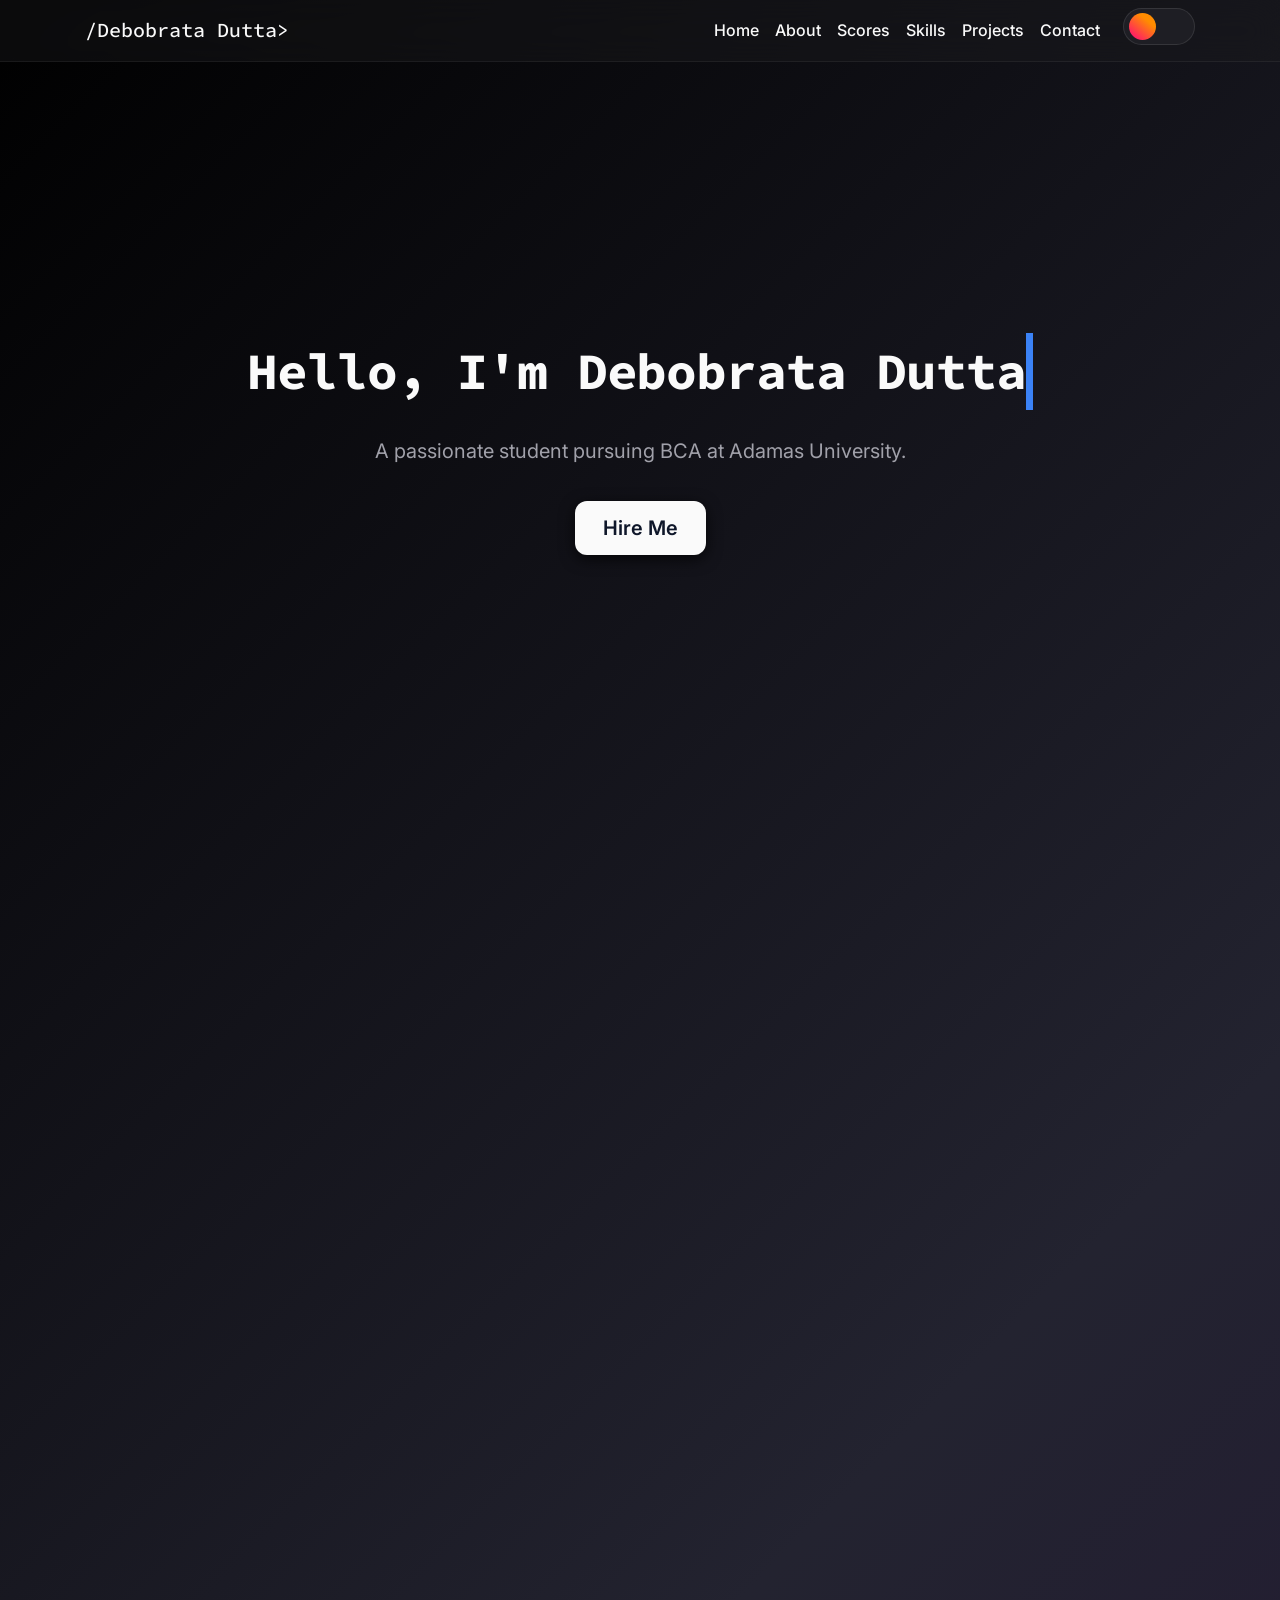
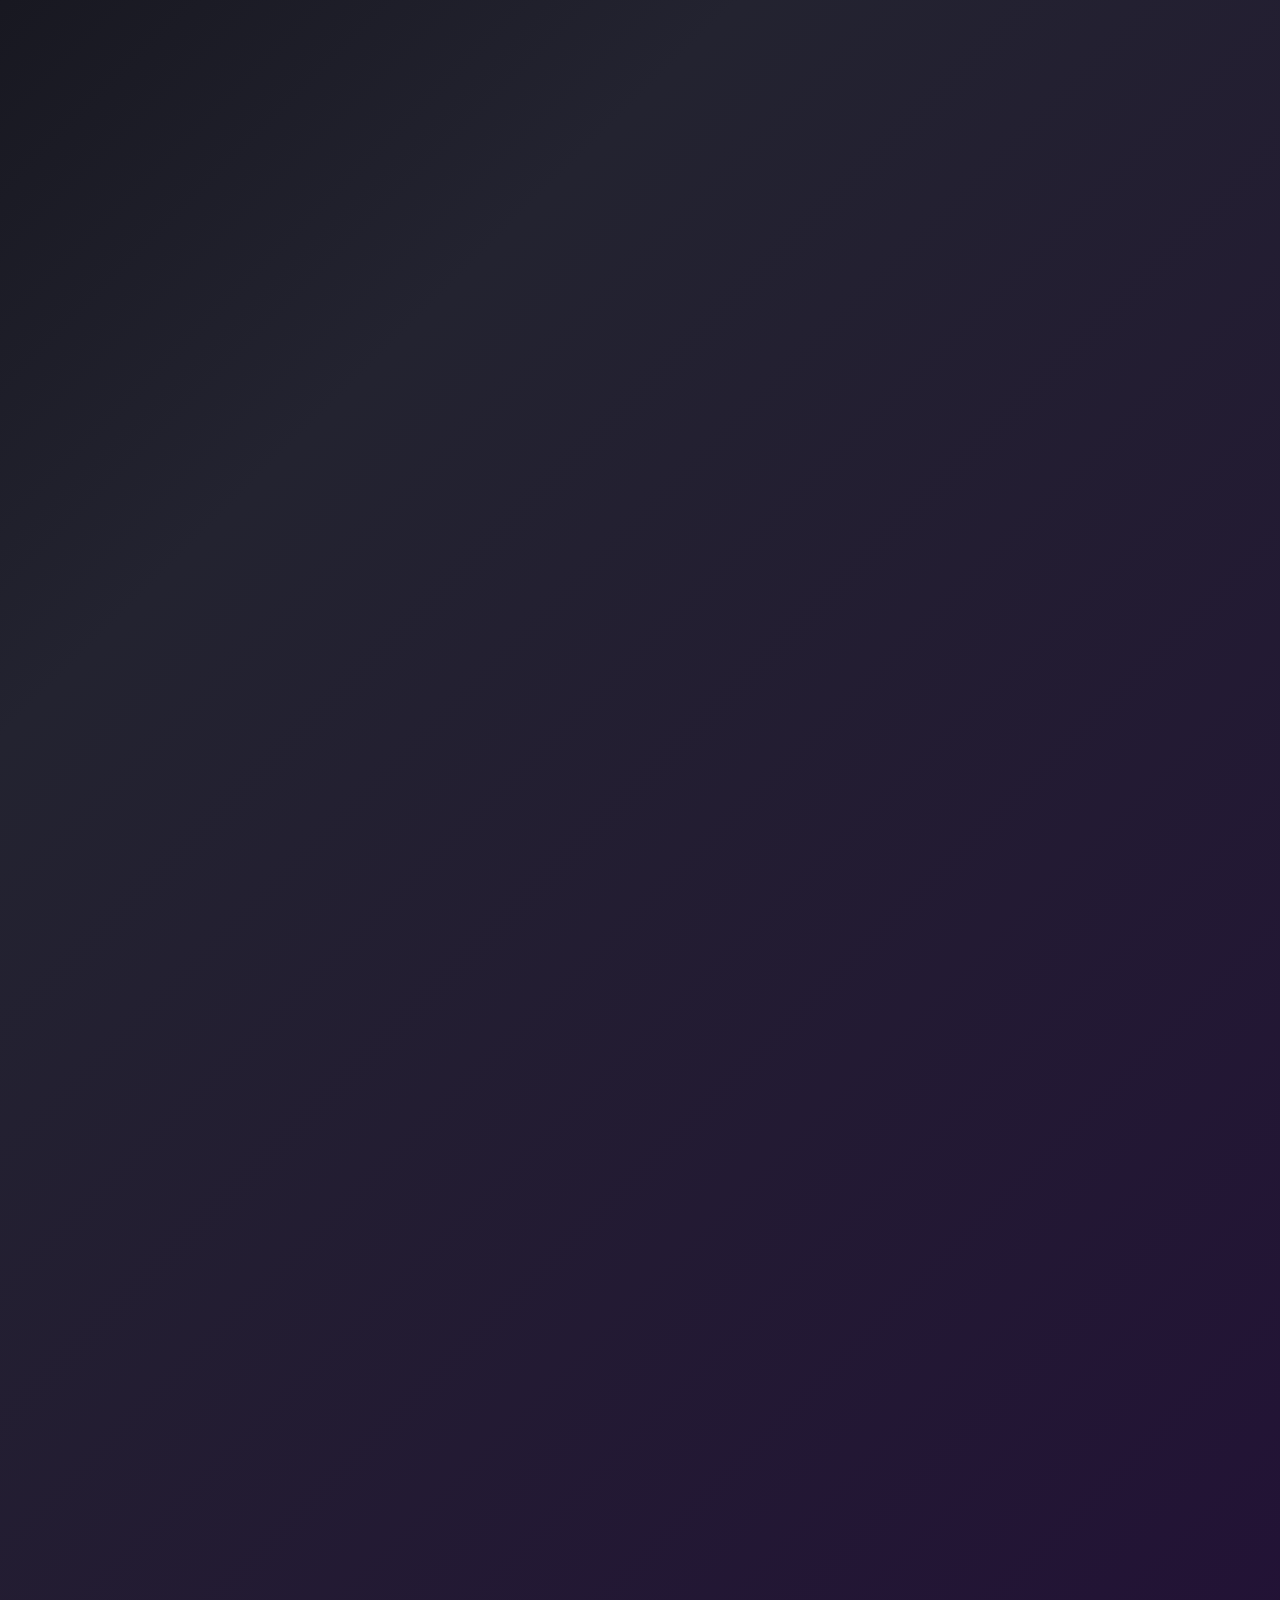
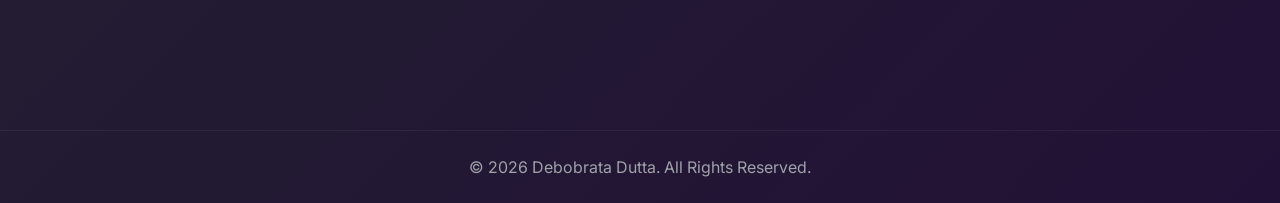
==== commit 00a30d0f: "Update index.html" ====
--- a/index.html
+++ b/index.html
@@ -1,315 +1,3 @@
-<!-- <!DOCTYPE html>
-<html lang="en">
-<head>
-    <meta charset="UTF-8">
-    <meta name="viewport" content="width=device-width, initial-scale=1.0">
-    <title>Debobrata Dutta - Portfolio</title>
-    <!-- Bootstrap CSS -->
-    <link href="https://stackpath.bootstrapcdn.com/bootstrap/4.5.2/css/bootstrap.min.css" rel="stylesheet">
-    <link rel="preconnect" href="https://fonts.googleapis.com">
-    <link rel="preconnect" href="https://fonts.gstatic.com" crossorigin>
-    <link href="https://fonts.googleapis.com/css2?family=Source+Code+Pro:ital,wght@0,200..900;1,200..900&display=swap" rel="stylesheet">
-    <!-- Custom CSS -->
-    <link rel="stylesheet" href="/PortFolio1/style.css">
-</head>
-<body>
-
-<!-- Navbar -->
-<nav class="navbar navbar-expand-lg navbar-dark">
-    <div class="container">
-        <a class="navbar-brand source-code-pro-codeFont" href="#">/Debobrata Dutta></a>
-        <button class="navbar-toggler" type="button" data-toggle="collapse" data-target="#navbarNav" aria-controls="navbarNav" aria-expanded="false" aria-label="Toggle navigation">
-            <span class="navbar-toggler-icon"></span>
-        </button>
-        <div class="collapse navbar-collapse" id="navbarNav">
-            <ul class="navbar-nav ml-auto">
-                <li class="nav-item"><a class="nav-link" href="#hero">Home</a></li>
-                <li class="nav-item"><a class="nav-link" href="#about">About</a></li>
-                <li class="nav-item"><a class="nav-link" href="#schooling-scores">Schooling Scores</a></li>
-                <li class="nav-item"><a class="nav-link" href="#skills">Skills</a></li>
-                <li class="nav-item"><a class="nav-link" href="#projects">Projects</a></li>
-                <li class="nav-item"><a class="nav-link" href="#contact">Contact</a></li>
-            </ul>
-        </div>
-    </div>
-</nav>
-
-<!-- Hero Section -->
-<section id="hero" class="hero text-white text-center py-5 fade-in-section">
-    <div class="container">
-        <h1 class="display-4 source-code-pro-codeFont" >Hello, I'm Debobrata Dutta</h1>
-
-        <p class="lead source-code-pro-codeFont2 ">A passionate student pursuing BCA at Adamas University.</p>
-        <a href="#contact" class="btn btn-light btn-lg">Hire Me</a>
-    </div>
-</section>
-
-<!-- About Me Section -->
-<section id="about" class="my-5 fade-in-section">
-    <div class="container">
-        <div class="row">
-            <div class="col-md-4 text-center">
-                <img src="/PortFolio1/20241223_191842.jpg" alt="Debobrata Dutta" style="height: 500px; width: 330px;">
-            </div>
-            <div class="col-md-8">
-                <h2>About Me</h2>
-                <p class="lead">Currently pursuing a Bachelor of Computer Applications (BCA) at Adamas University, I have a strong passion for technology and a keen interest in creative media. I enjoy working on innovative projects that challenge my skills and allow me to grow continuously. I completed my schooling at Naihati Narendra Vidyaniketan, where I actively participated in various technology and science initiatives.
-
-In addition to my technical interests, I have a strong passion for creative design and media production. I am skilled in Photoshop, specializing in poster creation, logo designing, and digital artwork. I also have hands-on experience in videography, direction, and video editing. Notably, I contributed to my college's podcast project by managing the shooting and editing of an interview series, showcasing my ability to blend creativity with technical expertise.
-                 The links my photoshop and videography works are given Below.</p>
-                <ul class="example-2">
-                    <li class="icon-content">
-                        <a
-                                href="https://www.linkedin.com/in/debobrata-dutta-59466b2b7/"
-                                aria-label="LinkedIn"
-                                data-social="linkedin"
-                        >
-                            <div class="filled"></div>
-                            <svg
-                                    xmlns="http://www.w3.org/2000/svg"
-                                    width="16"
-                                    height="16"
-                                    fill="currentColor"
-                                    class="bi bi-linkedin"
-                                    viewBox="0 0 16 16"
-                                    xml:space="preserve"
-                            >
-        <path
-                d="M0 1.146C0 .513.526 0 1.175 0h13.65C15.474 0 16 .513 16 1.146v13.708c0 .633-.526 1.146-1.175 1.146H1.175C.526 16 0 15.487 0 14.854zm4.943 12.248V6.169H2.542v7.225zm-1.2-8.212c.837 0 1.358-.554 1.358-1.248-.015-.709-.52-1.248-1.342-1.248S2.4 3.226 2.4 3.934c0 .694.521 1.248 1.327 1.248zm4.908 8.212V9.359c0-.216.016-.432.08-.586.173-.431.568-.878 1.232-.878.869 0 1.216.662 1.216 1.634v3.865h2.401V9.25c0-2.22-1.184-3.252-2.764-3.252-1.274 0-1.845.7-2.165 1.193v.025h-.016l.016-.025V6.169h-2.4c.03.678 0 7.225 0 7.225z"
-                fill="currentColor"
-        ></path>
-      </svg>
-                        </a>
-                        <div class="tooltip">LinkedIn</div>
-                    </li>
-                    <li class="icon-content">
-                        <a href="https://github.com/Debobrata-Dutta" aria-label="GitHub" data-social="github">
-                            <div class="filled"></div>
-                            <svg
-                                    xmlns="http://www.w3.org/2000/svg"
-                                    width="16"
-                                    height="16"
-                                    fill="currentColor"
-                                    class="bi bi-github"
-                                    viewBox="0 0 16 16"
-                                    xml:space="preserve"
-                            >
-        <path
-                d="M8 0C3.58 0 0 3.58 0 8c0 3.54 2.29 6.53 5.47 7.59.4.07.55-.17.55-.38 0-.19-.01-.82-.01-1.49-2.01.37-2.53-.49-2.69-.94-.09-.23-.48-.94-.82-1.13-.28-.15-.68-.52-.01-.53.63-.01 1.08.58 1.23.82.72 1.21 1.87.87 2.33.66.07-.52.28-.87.51-1.07-1.78-.2-3.64-.89-3.64-3.95 0-.87.31-1.59.82-2.15-.08-.2-.36-1.02.08-2.12 0 0 .67-.21 2.2.82.64-.18 1.32-.27 2-.27s1.36.09 2 .27c1.53-1.04 2.2-.82 2.2-.82.44 1.1.16 1.92.08 2.12.51.56.82 1.27.82 2.15 0 3.07-1.87 3.75-3.65 3.95.29.25.54.73.54 1.48 0 1.07-.01 1.93-.01 2.2 0 .21.15.46.55.38A8.01 8.01 0 0 0 16 8c0-4.42-3.58-8-8-8"
-                fill="currentColor"
-        ></path>
-      </svg>
-                        </a>
-                        <div class="tooltip">GitHub</div>
-                    </li>
-                    <li class="icon-content">
-                        <a
-                                href="https://www.instagram.com/_.debu050405._/"
-                                aria-label="Instagram"
-                                data-social="instagram"
-                        >
-                            <div class="filled"></div>
-                            <svg
-                                    xmlns="http://www.w3.org/2000/svg"
-                                    width="16"
-                                    height="16"
-                                    fill="currentColor"
-                                    class="bi bi-instagram"
-                                    viewBox="0 0 16 16"
-                                    xml:space="preserve"
-                            >
-        <path
-                d="M8 0C5.829 0 5.556.01 4.703.048 3.85.088 3.269.222 2.76.42a3.9 3.9 0 0 0-1.417.923A3.9 3.9 0 0 0 .42 2.76C.222 3.268.087 3.85.048 4.7.01 5.555 0 5.827 0 8.001c0 2.172.01 2.444.048 3.297.04.852.174 1.433.372 1.942.205.526.478.972.923 1.417.444.445.89.719 1.416.923.51.198 1.09.333 1.942.372C5.555 15.99 5.827 16 8 16s2.444-.01 3.298-.048c.851-.04 1.434-.174 1.943-.372a3.9 3.9 0 0 0 1.416-.923c.445-.445.718-.891.923-1.417.197-.509.332-1.09.372-1.942C15.99 10.445 16 10.173 16 8s-.01-2.445-.048-3.299c-.04-.851-.175-1.433-.372-1.941a3.9 3.9 0 0 0-.923-1.417A3.9 3.9 0 0 0 13.24.42c-.51-.198-1.092-.333-1.943-.372C10.443.01 10.172 0 7.998 0zm-.717 1.442h.718c2.136 0 2.389.007 3.232.046.78.035 1.204.166 1.486.275.373.145.64.319.92.599s.453.546.598.92c.11.281.24.705.275 1.485.039.843.047 1.096.047 3.231s-.008 2.389-.047 3.232c-.035.78-.166 1.203-.275 1.485a2.5 2.5 0 0 1-.599.919c-.28.28-.546.453-.92.598-.28.11-.704.24-1.485.276-.843.038-1.096.047-3.232.047s-2.39-.009-3.233-.047c-.78-.036-1.203-.166-1.485-.276a2.5 2.5 0 0 1-.92-.598 2.5 2.5 0 0 1-.6-.92c-.109-.281-.24-.705-.275-1.485-.038-.843-.046-1.096-.046-3.233s.008-2.388.046-3.231c.036-.78.166-1.204.276-1.486.145-.373.319-.64.599-.92s.546-.453.92-.598c.282-.11.705-.24 1.485-.276.738-.034 1.024-.044 2.515-.045zm4.988 1.328a.96.96 0 1 0 0 1.92.96.96 0 0 0 0-1.92m-4.27 1.122a4.109 4.109 0 1 0 0 8.217 4.109 4.109 0 0 0 0-8.217m0 1.441a2.667 2.667 0 1 1 0 5.334 2.667 2.667 0 0 1 0-5.334"
-                fill="currentColor"
-        ></path>
-      </svg>
-                        </a>
-                        <div class="tooltip">Instagram</div>
-                    </li>
-                    <li class="icon-content">
-                        <a href="https://youtu.be/RQ_tvxHkQow?si=Esocq2sRX0F079Lg" aria-label="Youtube" data-social="youtube">
-                            <div class="filled"></div>
-                            <svg
-                                    xmlns="http://www.w3.org/2000/svg"
-                                    width="16"
-                                    height="16"
-                                    fill="currentColor"
-                                    class="bi bi-youtube"
-                                    viewBox="0 0 16 16"
-                                    xml:space="preserve"
-                            >
-        <path
-                d="M8.051 1.999h.089c.822.003 4.987.033 6.11.335a2.01 2.01 0 0 1 1.415 1.42c.101.38.172.883.22 1.402l.01.104.022.26.008.104c.065.914.073 1.77.074 1.957v.075c-.001.194-.01 1.108-.082 2.06l-.008.105-.009.104c-.05.572-.124 1.14-.235 1.558a2.01 2.01 0 0 1-1.415 1.42c-1.16.312-5.569.334-6.18.335h-.142c-.309 0-1.587-.006-2.927-.052l-.17-.006-.087-.004-.171-.007-.171-.007c-1.11-.049-2.167-.128-2.654-.26a2.01 2.01 0 0 1-1.415-1.419c-.111-.417-.185-.986-.235-1.558L.09 9.82l-.008-.104A31 31 0 0 1 0 7.68v-.123c.002-.215.01-.958.064-1.778l.007-.103.003-.052.008-.104.022-.26.01-.104c.048-.519.119-1.023.22-1.402a2.01 2.01 0 0 1 1.415-1.42c.487-.13 1.544-.21 2.654-.26l.17-.007.172-.006.086-.003.171-.007A100 100 0 0 1 7.858 2zM6.4 5.209v4.818l4.157-2.408z"
-                fill="currentColor"
-        ></path>
-      </svg>
-                        </a>
-                        <div class="tooltip">Youtube</div>
-                    </li>
-                </ul>
-<!--                 <a href="https://www.linkedin.com/in/debobrata-dutta-59466b2b7/" class="btn btn-primary" target="_blank">Connect on LinkedIn</a>
-                <a href="https://github.com/Debobrata-Dutta" class="btn btn-outline-secondary" target="_blank">View GitHub Page</a> -->
-            </div>
-        </div>
-    </div>
-</section>
-
-<!-- Schooling Scores Section -->
-<section id="schooling-scores" class="my-5 fade-in-section">
-    <div class="container">
-        <h2 class="text-center">Schooling Scores</h2>
-        <div class="row">
-            <div class="col-md-6">
-                <p>Madhyamik (Class 10)</p>
-                <div class="progress">
-                    <div class="progress-bar bg-success" role="progressbar" style="width: 82%;" aria-valuenow="82" aria-valuemin="0" aria-valuemax="100">82%</div>
-                </div>
-            </div>
-            <div class="col-md-6">
-                <p>Higher Secondary (Class 12)</p>
-                <div class="progress">
-                    <div class="progress-bar bg-info" role="progressbar" style="width: 80%;" aria-valuenow="80" aria-valuemin="0" aria-valuemax="100">80%</div>
-                </div>
-            </div>
-        </div>
-    </div>
-</section>
-
-<!-- Skills Section -->
-<section id="skills" class="my-5 fade-in-section">
-    <div class="container">
-        <h2 class="text-center">Skills</h2>
-        <div class="row">
-            <div class="col-md-6">
-                <p>Video Editing</p>
-                <div class="progress">
-                    <div class="progress-bar" id="bar1" role="progressbar" style="width: 90%;" aria-valuenow="90" aria-valuemin="0" aria-valuemax="100">90%</div>
-                </div>
-            </div>
-            <div class="col-md-6">
-                <p>Photoshop</p>
-                <div class="progress">
-                    <div class="progress-bar" role="progressbar" style="width: 85%;" aria-valuenow="85" aria-valuemin="0" aria-valuemax="100">85%</div>
-                </div>
-            </div>
-        </div>
-    </div>
-</section>
-
-<!-- Projects Section -->
-<section id="projects" class="my-5 fade-in-section">
-    <div class="container">
-        <h2 class="text-center">Projects</h2>
-        <div class="card-deck">
-            <!-- Existing Project Card -->
-            <div class="card">
-                <img src="https://media.istockphoto.com/id/1225812023/photo/solar-powered-car-which-is-small-and-powerful-run-using-sunlight.jpg?s=612x612&w=0&k=20&c=1OaDW5w1rOIx8AbDcxC84IDu5aD6myOtkEr2uphl_M4=" class="card-img-top" alt="Solar Car Project">
-                <div class="card-body">
-                    <h5 class="card-title">Projects</h5>
-                    <p class="card-text">
-                        Science project: Physics (solar car)
-                        Using 6v solar panel ,lithium Ion battery , 6v motor. <br>
-                        Automatic Bluetooth operated door lock (class 11)
-                        Using Audrino UNO module, Obstruction sensor, 9v battery,bluetooth module.
-                    </p>
-                </div>
-            </div>
-            <!-- New Coding Projects Card -->
-            <div class="card">
-                <img src="https://i.pinimg.com/736x/20/0a/07/200a072465dc3c288a1d5780105705f7.jpg" class="card-img-top" alt="Coding">
-                <div class="card-body" id="card1">
-                    <h5 class="card-title">Coding Projects</h5>
-                    <p class="card-text">Explore my coding projects by clicking the buttons below.</p>
-                    <a href="https://debobrata-dutta.github.io/Project-Calculator/" class="btn btn-outline-primary" target="_blank">View Digital Calculator /></a>
-                    <a href="https://debobrata-dutta.github.io/BMI_withgauge/" class="btn btn-outline-secondary" target="_blank">View BMI Calculator /></a>
-                    <a href="page1.html" class="btn btn-outline-success" target="_blank">view More works /></a>
-                </div>
-            </div>
-        </div>
-    </div>
-</section>
-
-<!-- Contact Section -->
-<section id="contact" class="my-5 fade-in-section">
-    <div class="container">
-        <h2 class="text-center">Contact Me</h2>
-        <div class="row">
-            <div class="col-md-6">
-                <div class="card">
-                    <div class="card-body">
-                        <h5 class="card-title">Contact Details</h5>
-                        <ul class="list-unstyled">
-                            <li>Phone: 90*******6</li>
-                            <li>Email: <a href="mailto:duttadebobrata050405@gmail.com">duttadebobrata050405@gmail.com</a></li>
-                            <li>Address: P.O: Naihati, Shyamashree Pally, North 24 Parganas</li>
-                        </ul>
-                    </div>
-                </div>
-            </div>
-            <div class="col-md-6">
-                <div class="card">
-                    <div class="card-body">
-                        <h5 class="card-title">Send a Message</h5>
-                        <form action="mailto:duttadebobrata050405@gmail.com" method="post" enctype="text/plain">
-                            <div class="form-group">
-                                <label for="name">Name:</label>
-                                <input type="text" class="form-control" id="name" name="name" required>
-                            </div>
-                            <div class="form-group">
-                                <label for="email">Email:</label>
-                                <input type="email" class="form-control" id="email" name="email" required>
-                            </div>
-                            <div class="form-group">
-                                <label for="message">Message:</label>
-                                <textarea class="form-control" id="message" name="message" rows="3" required></textarea>
-                            </div>
-                            <button type="submit" class="btn btn-primary">Send Email</button>
-                        </form>
-                    </div>
-                </div>
-            </div>
-        </div>
-    </div>
-</section>
-
-<!-- Footer -->
-<footer id="footer" class=" text-white text-center py-3">
-    <p>© 2024 Debobrata Dutta. All Rights Reserved.</p>
-</footer>
-
-<!-- Bootstrap JS and dependencies -->
-<script src="https://code.jquery.com/jquery-3.5.1.slim.min.js"></script>
-<script src="https://cdn.jsdelivr.net/npm/@popperjs/core@2.9.3/dist/umd/popper.min.js"></script>
-<script src="https://stackpath.bootstrapcdn.com/bootstrap/4.5.2/js/bootstrap.min.js"></script>
-<script>
-    document.addEventListener("DOMContentLoaded", function () {
-      const faders = document.querySelectorAll(".fade-in-section");
-  
-      const appearOptions = {
-        threshold: 0.2,
-        rootMargin: "0px 0px -50px 0px"
-      };
-  
-      const appearOnScroll = new IntersectionObserver(function (entries) {
-        entries.forEach(entry => {
-          if (entry.isIntersecting) {
-            entry.target.classList.add("is-visible");
-          } else {
-            entry.target.classList.remove("is-visible");
-          }
-        });
-      }, appearOptions);
-  
-      faders.forEach(fader => {
-        appearOnScroll.observe(fader);
-      });
-    });
-  </script>
-  
-  
-
-</body>
-</html> -->
 <!DOCTYPE html>
 <html lang="en">
 <head>
@@ -323,333 +11,290 @@
     <!-- Modern Google Fonts -->
     <link rel="preconnect" href="https://fonts.googleapis.com">
     <link rel="preconnect" href="https://fonts.gstatic.com" crossorigin>
-    <link href="https://fonts.googleapis.com/css2?family=Inter:wght@300;400;500;600;700&family=Source+Code+Pro:ital,wght@0,200..900;1,200..900&display=swap" rel="stylesheet">
-
-    <style>
-        /* Modern Dark & Pitch Black Design System Tokens */
-        :root {
-            --bg-gradient: linear-gradient(135deg, #000000 0%, #121214 50%, #1c1c1e 100%);
-            --panel-bg: rgba(28, 28, 30, 0.4);
-            --panel-border: rgba(255, 255, 255, 0.06);
-            --text-main: #fafafa;
-            --text-muted: #a1a1aa;
-            --accent-primary: #3b82f6;
-            --accent-hover: #2563eb;
-            --input-bg: rgba(255, 255, 255, 0.04);
-            --card-img-filter: brightness(0.85) contrast(1.05);
-            --shadow-color: rgba(0, 0, 0, 0.7);
-            --progress-bg: rgba(255, 255, 255, 0.08);
-            
-            /* Button & Element Specific Contrast Override fixes */
-            --btn-bg: #fafafa;
-            --btn-text: #0f172a;
-            --nav-text: #fafafa;
-        }
-
-        [data-theme="light"] {
-            --bg-gradient: linear-gradient(135deg, #f1f5f9 0%, #f8fafc 100%);
-            --panel-bg: rgba(255, 255, 255, 0.8);
-            --panel-border: rgba(0, 0, 0, 0.08);
-            --text-main: #0f172a;
-            --text-muted: #475569;
-            --accent-primary: #2563eb;
-            --accent-hover: #1d4ed8;
-            --input-bg: rgba(0, 0, 0, 0.03);
-            --card-img-filter: none;
-            --shadow-color: rgba(0, 0, 0, 0.04);
-            --progress-bg: rgba(0, 0, 0, 0.06);
-            
-            /* Light Mode Button Alignment */
-            --btn-bg: #0f172a;
-            --btn-text: #fafafa;
-            --nav-text: #0f172a;
-        }
-
-        /* Base Resets & Global HTML Configurations */
-        html {
-            scroll-behavior: smooth;
-        }
-
-        * {
-            font-family: 'Inter', sans-serif;
-            transition: background 0.3s cubic-bezier(0.4, 0, 0.2, 1), border-color 0.3s ease;
-        }
-
-        body {
-            background: var(--bg-gradient);
-            color: var(--text-main);
-            overflow-x: hidden;
-        }
-
-        .source-code-pro-codeFont {
-            font-family: 'Source Code Pro', monospace;
-            font-weight: 700;
-        }
-
-        /* Custom Scrollbar Styling */
-        ::-webkit-scrollbar {
-            width: 10px;
-        }
-        ::-webkit-scrollbar-track {
-            background: #000000;
-        }
-        ::-webkit-scrollbar-thumb {
-            background: var(--panel-border);
-            border: 2px solid #000;
-            border-radius: 5px;
-        }
-        ::-webkit-scrollbar-thumb:hover {
-            background: var(--accent-primary);
-        }
-
-        /* Glassmorphism Navigation Bar */
-        .navbar {
-            background: var(--panel-bg) !important;
-            backdrop-filter: blur(16px);
-            -webkit-backdrop-filter: blur(16px);
-            border-bottom: 1px solid var(--panel-border);
-            position: sticky;
-            top: 0;
-            z-index: 1000;
-        }
-
-        .navbar-brand, .nav-link {
-            color: var(--nav-text) !important;
-            font-weight: 500;
-        }
-
-        .nav-link:hover {
-            color: var(--accent-primary) !important;
-        }
-
-        /* Premium Uiverse.io Dark/Light Toggle Switch */
-        .theme-switch {
-            position: relative;
-            display: inline-block;
-            width: 4.5em;
-            height: 2.3em;
-            margin-left: 15px;
-        }
-
-        .theme-switch input {
-            opacity: 0;
-            width: 0;
-            height: 0;
-        }
-
-        .slider {
-            position: absolute;
-            cursor: pointer;
-            top: 0; left: 0; right: 0; bottom: 0;
-            background-color: #1e1e24;
-            transition: .4s;
-            border-radius: 30px;
-            border: 1px solid rgba(255, 255, 255, 0.1);
-        }
-
-        [data-theme="light"] .slider {
-            background-color: #e2e8f0;
-            border: 1px solid rgba(0, 0, 0, 0.1);
-        }
-
-        .slider:before {
-            position: absolute;
-            content: "";
-            height: 1.7em;
-            width: 1.7em;
-            border-radius: 20px;
-            left: 0.3em;
-            bottom: 0.25em;
-            background: linear-gradient(40deg, #ff0080, #ff8c00 70%);
-            transition: .4s;
-        }
-
-        input:checked + .slider {
-            background-color: #1c1c1e;
-        }
-
-        input:checked + .slider:before {
-            transform: translateX(2.1em);
-            background: #1c1c1e;
-            box-shadow: inset -5px -4px 0px 1px #fff;
-        }
-
-        /* Premium Hero UI & Terminal Typewriter Animation CSS */
-        .hero {
-            min-height: 85vh;
-            display: flex;
-            align-items: center;
-            justify-content: center;
-            text-align: center;
-            position: relative;
-        }
-
-        /* Base styling for large screens (Desktop) */
-        .typewriter-box {
-            display: inline-block;
-            overflow: hidden;
-            border-right: .15em solid var(--accent-primary);
-            white-space: nowrap;
-            margin: 0 auto 20px auto;
-            letter-spacing: -0.02em;
-            font-size: 3.2rem;
-            max-width: fit-content;
-            animation: 
-              typing 3.5s steps(30, end) forwards,
-              blink-caret .75s step-end infinite;
-        }
-
-        @keyframes typing {
-            from { width: 0 }
-            to { width: 100% }
-        }
-
-        @keyframes blink-caret {
-            from, to { border-color: transparent }
-            50% { border-color: var(--accent-primary); }
-        }
-
-        .hero p {
-            color: var(--text-muted);
-            font-size: 1.25rem;
-            margin-bottom: 35px;
-        }
-
-        /* Mobile Responsiveness Rules (Phones & Small Tablets) */
-        @media (max-width: 768px) {
-            .typewriter-box {
-                font-size: 1.4rem; /* Shrinks the text so it easily fits on one line on mobile */
-                border-right: .10em solid var(--accent-primary);
-                letter-spacing: -0.01em;
-                white-space: nowrap; 
-            }
-            
-            .hero p {
-                font-size: 0.8rem; /* Marginally scales down subtitle for structural balance */
-            }
-        }
-
-        /* Extra Small Devices (Tiny screens or older devices) */
-        @media (max-width: 360px) {
-            .typewriter-box {
-                font-size: 1.35rem; /* Ultra-scaling safety margin */
-            }
-        }
-
-        /* Buttons Fixes for Dynamic Theme Visibility */
-        .btn-accent {
-            background: var(--btn-bg) !important;
-            color: var(--btn-text) !important;
-            border-radius: 12px;
-            padding: 12px 28px;
-            font-weight: 600;
-            border: none;
-            box-shadow: 0 4px 15px var(--shadow-color);
-            transform: scale(1);
-        }
-
-        /* Modern Pit-black and Gray Cards */
-        .card, .about-img-frame {
-            background: var(--panel-bg);
-            border: 1px solid var(--panel-border);
-            border-radius: 20px;
-            box-shadow: 0 10px 30px var(--shadow-color);
-            color: var(--text-main);
-            overflow: hidden;
-        }
-
-        .card-img-top {
-            filter: var(--card-img-filter);
-            object-fit: cover;
-            height: 220px;
-        }
-
-        /* About Me Framed Image */
-        .about-img-frame {
-            display: inline-block;
-            padding: 12px;
-        }
-        .about-img-frame img {
-            border-radius: 12px;
-            object-fit: cover;
-            max-width: 100%;
-            height: auto;
-        }
-
-        /* Sleek Progress Bars */
-        .progress {
-            background-color: var(--progress-bg);
-            height: 12px;
-            border-radius: 6px;
-            margin-bottom: 25px;
-            overflow: visible;
-        }
-
-        .progress-bar {
-            background-color: var(--text-main) !important;
-            color: var(--bg-gradient) !important;
-            border-radius: 6px;
-            position: relative;
-            font-size: 0.75rem;
-            font-weight: 700;
-            line-height: 12px;
-        }
-
-        /* Form Inputs */
-        .form-control {
-            background: var(--input-bg);
-            border: 1px solid var(--panel-border);
-            color: var(--text-main) !important;
-            border-radius: 10px;
-            padding: 12px;
-        }
-
-        .form-control:focus {
-            background: var(--input-bg);
-            border-color: var(--text-main);
-            box-shadow: 0 0 0 3px rgba(255, 255, 255, 0.1);
-        }
-
-        /* Social Icons Area */
-        .example-2 {
-            display: flex;
-            list-style: none;
-            padding: 0;
-            gap: 15px;
-            margin-top: 25px;
-        }
-        .icon-content a {
-            display: flex;
-            align-items: center;
-            justify-content: center;
-            width: 44px;
-            height: 44px;
-            border-radius: 12px;
-            background: var(--input-bg);
-            border: 1px solid var(--panel-border);
-            color: var(--text-main);
-            transition: all 0.3s ease;
-        }
-        .icon-content a:hover {
-            color: var(--btn-text);
-            background: var(--btn-bg);
-            transform: translateY(-3px);
-        }
-
-        /* Footer */
-        footer {
-            border-top: 1px solid var(--panel-border);
-            color: var(--text-muted) !important;
-        }
-
-        .scroll-animate {
-            opacity: 0;
-        }
-    </style>
+    <link href="https://fonts.googleapis.com/css2?family=Inter:wght@300;400;500;600;700&family=Source+Code+Pro:wght@700&display=swap" rel="stylesheet">
+
+    <style>/* Modern Dark & Pitch Black Design System Tokens */
+:root {
+    --bg-gradient: linear-gradient(135deg, #000000 0%, #232330 50%, #221136 100%);
+    --panel-bg: rgba(28, 28, 30, 0.4);
+    --panel-border: rgba(255, 255, 255, 0.06);
+    --text-main: #fafafa;
+    --text-muted: #a1a1aa;
+    --accent-primary: #3b82f6;
+    --accent-hover: #2563eb;
+    --input-bg: rgba(255, 255, 255, 0.04);
+    --card-img-filter: brightness(0.85) contrast(1.05);
+    --shadow-color: rgba(0, 0, 0, 0.7);
+    --progress-bg: rgba(255, 255, 255, 0.08);
+    
+    --btn-bg: #fafafa;
+    --btn-text: #0f172a;
+    --nav-text: #fafafa;
+}
+
+[data-theme="light"] {
+    --bg-gradient: linear-gradient(135deg, #e3f0fd 0%, #e0fff7 100%);
+    --panel-bg: rgba(226, 226, 226, 0.8);
+    --panel-border: rgba(0, 0, 0, 0.08);
+    --text-main: #0f172a;
+    --text-muted: #475569;
+    --accent-primary: #2563eb;
+    --accent-hover: #1d4ed8;
+    --input-bg: rgba(0, 0, 0, 0.03);
+    --card-img-filter: none;
+    --shadow-color: rgba(0, 0, 0, 0.04);
+    --progress-bg: rgba(0, 0, 0, 0.06);
+    
+    --btn-bg: #0f172a;
+    --btn-text: #fafafa;
+    --nav-text: #0f172a;
+}
+
+html {
+    scroll-behavior: smooth;
+}
+
+* {
+    font-family: 'Inter', sans-serif;
+    transition: background 0.3s cubic-bezier(0.4, 0, 0.2, 1), border-color 0.3s ease;
+}
+
+body {
+    background: var(--bg-gradient);
+    color: var(--text-main);
+    overflow-x: hidden;
+}
+
+.source-code-pro-codeFont {
+    font-family: 'Source Code Pro', monospace;
+    font-weight: 700;
+}
+
+/* Custom Scrollbar Styling */
+::-webkit-scrollbar { width: 10px; }
+::-webkit-scrollbar-track { background: #000000; }
+::-webkit-scrollbar-thumb {
+    background: var(--panel-border);
+    border: 2px solid #000;
+    border-radius: 5px;
+}
+::-webkit-scrollbar-thumb:hover { background: var(--accent-primary); }
+
+/* Glassmorphism Navigation Bar */
+.navbar {
+    background: var(--panel-bg) !important;
+    backdrop-filter: blur(16px);
+    -webkit-backdrop-filter: blur(16px);
+    border-bottom: 1px solid var(--panel-border);
+    position: sticky;
+    top: 0;
+    z-index: 1000;
+}
+
+.navbar-brand, .nav-link {
+    color: var(--nav-text) !important;
+    font-weight: 500;
+}
+.nav-link:hover { color: var(--accent-primary) !important; }
+
+/* Premium Uiverse.io Dark/Light Toggle Switch */
+.theme-switch {
+    position: relative;
+    display: inline-block;
+    width: 4.5em;
+    height: 2.3em;
+    margin-left: 15px;
+}
+.theme-switch input { opacity: 0; width: 0; height: 0; }
+.slider {
+    position: absolute; cursor: pointer;
+    top: 0; left: 0; right: 0; bottom: 0;
+    background-color: #1e1e24;
+    transition: .4s; border-radius: 30px;
+    border: 1px solid rgba(255, 255, 255, 0.1);
+}
+[data-theme="light"] .slider {
+    background-color: #e2e8f0;
+    border: 1px solid rgba(0, 0, 0, 0.1);
+}
+.slider:before {
+    position: absolute; content: "";
+    height: 1.7em; width: 1.7em; border-radius: 20px;
+    left: 0.3em; bottom: 0.25em;
+    background: linear-gradient(40deg, #ff0080, #ff8c00 70%);
+    transition: .4s;
+}
+input:checked + .slider:before {
+    transform: translateX(2.1em);
+    background: #1c1c1e;
+    box-shadow: inset -5px -4px 0px 1px #fff;
+}
+
+/* Hero Typewriter Animation & Core CSS */
+.hero {
+    min-height: 85vh;
+    display: flex;
+    align-items: center;
+    justify-content: center;
+    text-align: center;
+}
+.typewriter-box {
+    display: inline-block;
+    overflow: hidden;
+    border-right: .15em solid var(--accent-primary);
+    white-space: nowrap;
+    margin: 0 auto 20px auto;
+    letter-spacing: -0.02em;
+    font-size: 3.2rem;
+    max-width: fit-content;
+    animation: typing 3.5s steps(30, end) forwards, blink-caret .75s step-end infinite;
+}
+@keyframes typing { from { width: 0 } to { width: 100% } }
+@keyframes blink-caret { from, to { border-color: transparent } 50% { border-color: var(--accent-primary); } }
+.hero p { color: var(--text-muted); font-size: 1.25rem; margin-bottom: 35px; }
+
+@media (max-width: 768px) {
+    .typewriter-box { font-size: 1.4rem; white-space: nowrap; }
+    .hero p { font-size: 0.8rem; }
+}
+
+.btn-accent {
+    background: var(--btn-bg) !important;
+    color: var(--btn-text) !important;
+    border-radius: 12px;
+    padding: 12px 28px;
+    font-weight: 600;
+    border: none;
+    box-shadow: 0 4px 15px var(--shadow-color);
+}
+
+.card, .about-img-frame {
+    background: var(--panel-bg);
+    border: 1px solid var(--panel-border);
+    border-radius: 20px;
+    box-shadow: 0 10px 30px var(--shadow-color);
+    color: var(--text-main);
+    overflow: hidden;
+}
+.card-img-top { filter: var(--card-img-filter); object-fit: cover; height: 220px; }
+.about-img-frame { display: inline-block; padding: 12px; }
+.about-img-frame img { border-radius: 12px; object-fit: cover; max-width: 100%; height: auto; }
+
+/* Progress Bars */
+.progress { background-color: var(--progress-bg); height: 12px; border-radius: 6px; margin-bottom: 25px; }
+.progress-bar { background-color: var(--text-main) !important; color: var(--bg-gradient) !important; border-radius: 6px; font-size: 0.75rem; font-weight: 700; line-height: 12px; }
+
+/* Form Control */
+.form-control { background: var(--input-bg); border: 1px solid var(--panel-border); color: var(--text-main) !important; border-radius: 10px; padding: 12px; }
+.form-control:focus { background: var(--input-bg); border-color: var(--text-main); box-shadow: 0 0 0 3px rgba(255, 255, 255, 0.1); }
+footer { border-top: 1px solid var(--panel-border); color: var(--text-muted) !important; }
+
+/* ==========================================================================
+   FIXED: VERBATIM UNIVERSE.IO BUTTON TEMPLATE SPECIFICATIONS WITH TOOLTIP FIXES
+   ========================================================================== */
+ul.example-2 {
+    list-style: none;
+    display: flex;
+    justify-content: flex-start;
+    align-items: center;
+    padding: 0;
+    margin-top: 40px; /* Provides separation from text content above */
+}
+.example-2 .icon-content {
+    margin: 0 10px;
+    position: relative;
+}
+.example-2 .icon-content .tooltip {
+    position: absolute;
+    top: -15px; /* Lowered starting point so it never jumps up into header text */
+    left: 50%;
+    transform: translate(-50%, 0);
+    color: #ffffff !important;
+    padding: 6px 12px;
+    border-radius: 5px;
+    opacity: 0;
+    visibility: hidden;
+    font-size: 13px;
+    font-weight: 500;
+    transition: all 0.3s cubic-bezier(0.4, 0, 0.2, 1);
+    white-space: nowrap;
+    z-index: 99;
+    box-shadow: 0 5px 12px rgba(0, 0, 0, 0.3);
+}
+.example-2 .icon-content:hover .tooltip {
+    opacity: 1;
+    visibility: visible;
+    top: -42px; /* Placed cleanly and consistently above the circle link elements */
+}
+.example-2 .icon-content a {
+    position: relative;
+    overflow: hidden;
+    display: flex;
+    justify-content: center;
+    align-items: center;
+    width: 50px;
+    height: 50px;
+    border-radius: 50% !important; /* Locks geometry as a uniform circle */
+    color: #4d4d4d !important;
+    background-color: #ffffff !important;
+    transition: all 0.3s ease-in-out;
+}
+.example-2 .icon-content a:hover {
+    box-shadow: 3px 2px 45px 0px rgb(0 0 0 / 12%);
+    color: #ffffff !important;
+}
+.example-2 .icon-content a svg {
+    position: relative;
+    z-index: 1;
+    width: 26px;
+    height: 26px;
+    transition: fill 0.3s ease;
+}
+.example-2 .icon-content a .filled {
+    position: absolute;
+    top: auto;
+    bottom: 0;
+    left: 0;
+    width: 100%;
+    height: 0;
+    transition: all 0.3s ease-in-out;
+}
+.example-2 .icon-content a:hover .filled {
+    height: 100%;
+}
+
+/* Explicit color specifications to protect template layers from global resets */
+.example-2 .icon-content a[data-social="linkedin"] .filled,
+.example-2 .icon-content a[data-social="linkedin"] ~ .tooltip {
+    background-color: #0274b3 !important;
+}
+.example-2 .icon-content a[data-social="github"] .filled,
+.example-2 .icon-content a[data-social="github"] ~ .tooltip {
+    background-color: #24262a !important;
+}
+.example-2 .icon-content a[data-social="instagram"] .filled,
+.example-2 .icon-content a[data-social="instagram"] ~ .tooltip {
+    background: linear-gradient(45deg, #405de6, #5b51db, #b33ab4, #c135b4, #e1306c, #fd1f1f) !important;
+}
+.example-2 .icon-content a[data-social="youtube"] .filled,
+.example-2 .icon-content a[data-social="youtube"] ~ .tooltip {
+    background-color: #ff0000 !important;
+}
+
+/* ==========================================================================
+   FIX: CONTINUOUS SCROLL FADE-IN ENGINE CSS
+   ========================================================================== */
+.fade-in-section {
+    opacity: 0;
+    transform: translateY(20px);
+    transition: opacity 0.6s ease-out, transform 0.6s ease-out;
+    will-change: opacity, transform;
+}
+</style>
 </head>
 <body>
 
-<!-- Navbar (Uses dynamic classes to maintain total hamburger icon visibility) -->
+<!-- Navbar -->
 <nav id="mainNav" class="navbar navbar-expand-lg navbar-dark">
     <div class="container">
         <a class="navbar-brand source-code-pro-codeFont" href="#">/Debobrata Dutta></a>
@@ -665,7 +310,6 @@
                 <li class="nav-item"><a class="nav-link" href="#projects">Projects</a></li>
                 <li class="nav-item"><a class="nav-link" href="#contact">Contact</a></li>
                 <li class="nav-item d-flex align-items-center">
-                    <!-- Uiverse.io UI Toggle Switch Control -->
                     <label class="theme-switch">
                         <input type="checkbox" id="themeCheckbox" onclick="toggleTheme()">
                         <span class="slider"></span>
@@ -679,17 +323,16 @@
 <!-- Hero Section -->
 <section id="hero" class="hero">
     <div class="container">
-        <!-- Coding Animation Target Component Zone -->
         <div class="typewriter-box source-code-pro-codeFont">Hello, I'm Debobrata Dutta</div>
         <p id="heroSubtitle">A passionate student pursuing BCA at Adamas University.</p>
         <div id="heroCta">
-            <a href="#contact" class="btn btn-accent btn-lg transition-link">Hire Me</a>
+            <a href="#contact" class="btn btn-accent btn-lg">Hire Me</a>
         </div>
     </div>
 </section>
 
 <!-- About Me Section -->
-<section id="about" class="container my-5 py-5 scroll-animate">
+<section id="about" class="container my-5 py-5 fade-in-section">
     <div class="row align-items-center">
         <div class="col-md-4 text-center mb-4 mb-md-0">
             <div class="about-img-frame">
@@ -705,25 +348,34 @@
                 In addition to my technical interests, I am skilled in Photoshop, specializing in poster creation, logo designing, and digital artwork. I also have hands-on experience in videography, direction, and video editing—contributing to my college's podcast project by managing the structural assembly and clean timeline post-production of an interview series.
             </p>
             
+            <!-- FIXED: Added Missing data-social attributes & tooltips from Uiverse.io snippet -->
             <ul class="example-2">
                 <li class="icon-content">
-                    <a href="https://www.linkedin.com/in/debobrata-dutta-59466b2b7/" class="transition-link" target="_blank">
-                        <svg xmlns="http://www.w3.org/2000/svg" width="18" height="18" fill="currentColor" class="bi bi-linkedin" viewBox="0 0 16 16"><path d="M0 1.146C0 .513.526 0 1.175 0h13.65C15.474 0 16 .513 16 1.146v13.708c0 .633-.526 1.146-1.175 1.146H1.175C.526 16 0 15.487 0 14.854zm4.943 12.248V6.169H2.542v7.225zm-1.2-8.212c.837 0 1.358-.554 1.358-1.248-.015-.709-.52-1.248-1.342-1.248S2.4 3.226 2.4 3.934c0 .694.521 1.248 1.327 1.248zm4.908 8.212V9.359c0-.216.016-.432.08-.586.173-.431.568-.878 1.232-.878.869 0 1.216.662 1.216 1.634v3.865h2.401V9.25c0-2.22-1.184-3.252-2.764-3.252-1.274 0-1.845.7-2.165 1.193v.025h-.016l.016-.025V6.169h-2.4c.03.678 0 7.225 0 7.225z"/></svg>
+                    <span class="tooltip">LinkedIn</span>
+                    <a href="https://www.linkedin.com/in/debobrata-dutta-59466b2b7/" data-social="linkedin" target="_blank">
+                        <div class="filled"></div>
+                        <svg xmlns="http://www.w3.org/2000/svg" fill="currentColor" class="bi bi-linkedin" viewBox="0 0 16 16"><path d="M0 1.146C0 .513.526 0 1.175 0h13.65C15.474 0 16 .513 16 1.146v13.708c0 .633-.526 1.146-1.175 1.146H1.175C.526 16 0 15.487 0 14.854zm4.943 12.248V6.169H2.542v7.225zm-1.2-8.212c.837 0 1.358-.554 1.358-1.248-.015-.709-.52-1.248-1.342-1.248S2.4 3.226 2.4 3.934c0 .694.521 1.248 1.327 1.248zm4.908 8.212V9.359c0-.216.016-.432.08-.586.173-.431.568-.878 1.232-.878.869 0 1.216.662 1.216 1.634v3.865h2.401V9.25c0-2.22-1.184-3.252-2.764-3.252-1.274 0-1.845.7-2.165 1.193v.025h-.016l.016-.025V6.169h-2.4c.03.678 0 7.225 0 7.225z"/></svg>
                     </a>
                 </li>
                 <li class="icon-content">
-                    <a href="https://github.com/Debobrata-Dutta" class="transition-link" target="_blank">
-                        <svg xmlns="http://www.w3.org/2000/svg" width="18" height="18" fill="currentColor" class="bi bi-github" viewBox="0 0 16 16"><path d="M8 0C3.58 0 0 3.58 0 8c0 3.54 2.29 6.53 5.47 7.59.4.07.55-.17.55-.38 0-.19-.01-.82-.01-1.49-2.01.37-2.53-.49-2.69-.94-.09-.23-.48-.94-.82-1.13-.28-.15-.68-.52-.01-.53.63-.01 1.08.58 1.23.82.72 1.21 1.87.87 2.33.66.07-.52.28-.87.51-1.07-1.78-.2-3.64-.89-3.64-3.95 0-.87.31-1.59.82-2.15-.08-.2-.36-1.02.08-2.12 0 0 .67-.21 2.2.82.64-.18 1.32-.27 2-.27s1.36.09 2 .27c1.53-1.04 2.2-.82 2.2-.82.44 1.1.16 1.92.08 2.12.51.56.82 1.27.82 2.15 0 3.07-1.87 3.75-3.65 3.95.29.25.54.73.54 1.48 0 1.07-.01 1.93-.01 2.2 0 .21.15.46.55.38A8.01 8.01 0 0 0 16 8c0-4.42-3.58-8-8-8"/></svg>
+                    <span class="tooltip">GitHub</span>
+                    <a href="https://github.com/Debobrata-Dutta" data-social="github" target="_blank">
+                        <div class="filled"></div>
+                        <svg xmlns="http://www.w3.org/2000/svg" fill="currentColor" class="bi bi-github" viewBox="0 0 16 16"><path d="M8 0C3.58 0 0 3.58 0 8c0 3.54 2.29 6.53 5.47 7.59.4.07.55-.17.55-.38 0-.19-.01-.82-.01-1.49-2.01.37-2.53-.49-2.69-.94-.09-.23-.48-.94-.82-1.13-.28-.15-.68-.52-.01-.53.63-.01 1.08.58 1.23.82.72 1.21 1.87.87 2.33.66.07-.52.28-.87.51-1.07-1.78-.2-3.64-.89-3.64-3.95 0-.87.31-1.59.82-2.15-.08-.2-.36-1.02.08-2.12 0 0 .67-.21 2.2.82.64-.18 1.32-.27 2-.27s1.36.09 2 .27c1.53-1.04 2.2-.82 2.2-.82.44 1.1.16 1.92.08 2.12.51.56.82 1.27.82 2.15 0 3.07-1.87 3.75-3.65 3.95.29.25.54.73.54 1.48 0 1.07-.01 1.93-.01 2.2 0 .21.15.46.55.38A8.01 8.01 0 0 0 16 8c0-4.42-3.58-8-8-8"/></svg>
                     </a>
                 </li>
                 <li class="icon-content">
-                    <a href="https://www.instagram.com/_.debu050405._/" class="transition-link" target="_blank">
-                        <svg xmlns="http://www.w3.org/2000/svg" width="18" height="18" fill="currentColor" class="bi bi-instagram" viewBox="0 0 16 16"><path d="M8 0C5.829 0 5.556.01 4.703.048 3.85.088 3.269.222 2.76.42a3.9 3.9 0 0 0-1.417.923A3.9 3.9 0 0 0 .42 2.76C.222 3.268.087 3.85.048 4.7.01 5.555 0 5.827 0 8.001c0 2.172.01 2.444.048 3.297.04.852.174 1.433.372 1.942.205.526.478.972.923 1.417.444.445.89.719 1.416.923.51.198 1.09.333 1.942.372C5.555 15.99 5.827 16 8 16s2.444-.01 3.298-.048c.851-.04 1.434-.174 1.943-.372a3.9 3.9 0 0 0 1.416-.923c.445-.445.718-.891.923-1.417.197-.509.332-1.09.372-1.942C15.99 10.445 16 10.173 16 8s-.01-2.445-.048-3.299c-.04-.851-.175-1.433-.372-1.941a3.9 3.9 0 0 0-.923-1.417A3.9 3.9 0 0 0 13.24.42c-.51-.198-1.092-.333-1.943-.372C10.443.01 10.172 0 7.998 0zm-.717 1.442h.718c2.136 0 2.389.007 3.232.046.78.035 1.204.166 1.486.275.373.145.64.319.92.599s.453.546.598.92c.11.281.24.705.275 1.485.039.843.047 1.096.047 3.231s-.008 2.389-.047 3.232c-.035.78-.166 1.203-.275 1.485a2.5 2.5 0 0 1-.599.919c-.28.28-.546.453-.92.598-.28.11-.704.24-1.485.276-.843.038-1.096.047-3.232.047s-2.39-.009-3.233-.047c-.78-.036-1.203-.166-1.485-.276a2.5 2.5 0 0 1-.92-.598 2.5 2.5 0 0 1-.6-.92c-.109-.281-.24-.705-.275-1.485-.038-.843-.046-1.096-.046-3.233s.008-2.388.046-3.231c.036-.78.166-1.204.276-1.486.145-.373.319-.64.599-.92s.546-.453.92-.598c.282-.11.705-.24 1.485-.276.738-.034 1.024-.044 2.515-.045zm4.988 1.328a.96.96 0 1 0 0 1.92.96.96 0 0 0 0-1.92m-4.27 1.122a4.109 4.109 0 1 0 0 8.217 4.109 4.109 0 0 0 0-8.217m0 1.441a2.667 2.667 0 1 1 0 5.334 2.667 2.667 0 0 1 0-5.334"/></svg>
+                    <span class="tooltip">Instagram</span>
+                    <a href="https://www.instagram.com/_.debu050405._/" data-social="instagram" target="_blank">
+                        <div class="filled"></div>
+                        <svg xmlns="http://www.w3.org/2000/svg" fill="currentColor" class="bi bi-instagram" viewBox="0 0 16 16"><path d="M8 0C5.829 0 5.556.01 4.703.048 3.85.088 3.269.222 2.76.42a3.9 3.9 0 0 0-1.417.923A3.9 3.9 0 0 0 .42 2.76C.222 3.268.087 3.85.048 4.7.01 5.555 0 5.827 0 8.001c0 2.172.01 2.444.048 3.297.04.852.174 1.433.372 1.942.205.526.478.972.923 1.417.444.445.89.719 1.416.923.51.198 1.09.333 1.942.372C5.555 15.99 5.827 16 8 16s2.444-.01 3.298-.048c.851-.04 1.434-.174 1.943-.372a3.9 3.9 0 0 0 1.416-.923c.445-.445.718-.891.923-1.417.197-.509.332-1.09.372-1.942C15.99 10.445 16 10.173 16 8s-.01-2.445-.048-3.299c-.04-.851-.175-1.433-.372-1.941a3.9 3.9 0 0 0-.923-1.417A3.9 3.9 0 0 0 13.24.42c-.51-.198-1.092-.333-1.943-.372C10.443.01 10.172 0 7.998 0zm-.717 1.442h.718c2.136 0 2.389.007 3.232.046.78.035 1.204.166 1.486.275.373.145.64.319.92.599s.453.546.598.92c.11.281.24.705.275 1.485.039.843.047 1.096.047 3.231s-.008 2.389-.047 3.232c-.035.78-.166 1.203-.275 1.485a2.5 2.5 0 0 1-.599.919c-.28.28-.546.453-.92.598-.28.11-.704.24-1.485.276-.843.038-1.096.047-3.232.047s-2.39-.009-3.233-.047c-.78-.036-1.203-.166-1.485-.276a2.5 2.5 0 0 1-.92-.598 2.5 2.5 0 0 1-.6-.92c-.109-.281-.24-.705-.275-1.485-.038-.843-.046-1.096-.046-3.233s.008-2.388.046-3.231c.036-.78.166-1.204.276-1.486.145-.373.319-.64.599-.92s.546-.453.92-.598c.282-.11.705-.24 1.485-.276.738-.034 1.024-.044 2.515-.045zm4.988 1.328a.96.96 0 1 0 0 1.92.96.96 0 0 0 0-1.92m-4.27 1.122a4.109 4.109 0 1 0 0 8.217 4.109 4.109 0 0 0 0-8.217m0 1.441a2.667 2.667 0 1 1 0 5.334 2.667 2.667 0 0 1 0-5.334"/></svg>
                     </a>
                 </li>
                 <li class="icon-content">
-                    <a href="https://youtu.be/RQ_tvxHkQow?si=Esocq2sRX0F079Lg" class="transition-link" target="_blank">
-                        <svg xmlns="http://www.w3.org/2000/svg" width="18" height="18" fill="currentColor" class="bi bi-youtube" viewBox="0 0 16 16"><path d="M8.051 1.999h.089c.822.003 4.987.033 6.11.335a2.01 2.01 0 0 1 1.415 1.42c.101.38.172.883.22 1.402l.01.104.022.26.008.104c.065.914.073 1.77.074 1.957v.075c-.001.194-.01 1.108-.082 2.06l-.008.105-.009.104c-.05.572-.124 1.14-.235 1.558a2.01 2.01 0 0 1-1.415 1.42c-1.16.312-5.569.334-6.18.335h-.142c-.309 0-1.587-.006-2.927-.052l-.17-.006-.087-.004-.171-.007-.171-.007c-1.11-.049-2.167-.128-2.654-.26a2.01 2.01 0 0 1-1.415-1.419c-.111-.417-.185-.986-.235-1.558L.09 9.82l-.008-.104A31 31 0 0 1 0 7.68v-.123c.002-.215.01-.958.064-1.778l.007-.103.003-.052.008-.104.022-.26.01-.104c.048-.519.119-1.023.22-1.402a2.01 2.01 0 0 1 1.415-1.42c.487-.13 1.544-.21 2.654-.26l.17-.007.172-.006.086-.003.171-.007A100 100 0 0 1 7.858 2zM6.4 5.209v4.818l4.157-2.408z"/></svg>
+                    <span class="tooltip">YouTube</span>
+                    <a href="https://youtu.be/RQ_tvxHkQow?si=Esocq2sRX0F079Lg" data-social="youtube" target="_blank">
+                        <div class="filled"></div>
+                        <svg xmlns="http://www.w3.org/2000/svg" fill="currentColor" class="bi bi-youtube" viewBox="0 0 16 16"><path d="M8.051 1.999h.089c.822.003 4.987.033 6.11.335a2.01 2.01 0 0 1 1.415 1.42c.101.38.172.883.22 1.402l.01.104.022.26.008.104c.065.914.073 1.77.074 1.957v.075c-.001.194-.01 1.108-.082 2.06l-.008.105-.009.104c-.05.572-.124 1.14-.235 1.558a2.01 2.01 0 0 1-1.415 1.42c-1.16.312-5.569.334-6.18.335h-.142c-.309 0-1.587-.006-2.927-.052l-.17-.006-.087-.004-.171-.007-.171-.007c-1.11-.049-2.167-.128-2.654-.26a2.01 2.01 0 0 1-1.415-1.419c-.111-.417-.185-.986-.235-1.558L.09 9.82l-.008-.104A31 31 0 0 1 0 7.68v-.123c.002-.215.01-.958.064-1.778l.007-.103.003-.052.008-.104.022-.26.01-.104c.048-.519.119-1.023.22-1.402a2.01 2.01 0 0 1 1.415-1.42c.487-.13 1.544-.21 2.654-.26l.17-.007.172-.006.086-.003.171-.007A100 100 0 0 1 7.858 2zM6.4 5.209v4.818l4.157-2.408z"/></svg>
                     </a>
                 </li>
             </ul>
@@ -732,7 +384,7 @@
 </section>
 
 <!-- Schooling Scores Section -->
-<section id="schooling-scores" class="container my-5 py-4 scroll-animate">
+<section id="schooling-scores" class="container my-5 py-4 fade-in-section">
     <h2 class="text-center mb-5 font-weight-bold">Schooling Scores</h2>
     <div class="row">
         <div class="col-md-6 mb-3">
@@ -751,7 +403,7 @@
 </section>
 
 <!-- Skills Section -->
-<section id="skills" class="container my-5 py-4 scroll-animate">
+<section id="skills" class="container my-5 py-4 fade-in-section">
     <h2 class="text-center mb-5 font-weight-bold">Skills</h2>
     <div class="row">
         <div class="col-md-6 mb-3">
@@ -770,7 +422,7 @@
 </section>
 
 <!-- Projects Section -->
-<section id="projects" class="container my-5 py-5 scroll-animate">
+<section id="projects" class="container my-5 py-5 fade-in-section">
     <h2 class="text-center mb-5 font-weight-bold">Projects</h2>
     <div class="card-deck">
         <div class="card">
@@ -789,9 +441,9 @@
                 <h5 class="card-title font-weight-bold">Coding Applications</h5>
                 <p class="card-text text-muted mb-4">Explore my functional logic applications and open-source interface builds below.</p>
                 <div class="d-flex flex-wrap" style="gap: 10px;">
-                    <a href="https://debobrata-dutta.github.io/Project-Calculator/" class="btn btn-sm btn-accent transition-link" target="_blank">Digital Calculator /></a>
-                    <a href="https://debobrata-dutta.github.io/BMI_withgauge/" class="btn btn-sm btn-accent transition-link" target="_blank">BMI Calculator /></a>
-                    <a href="page1.html" class="btn btn-sm btn-accent transition-link" target="_blank">More Works /></a>
+                    <a href="https://debobrata-dutta.github.io/Project-Calculator/" class="btn btn-sm btn-accent" target="_blank">Digital Calculator /></a>
+                    <a href="https://debobrata-dutta.github.io/BMI_withgauge/" class="btn btn-sm btn-accent" target="_blank">BMI Calculator /></a>
+                    <a href="page1.html" class="btn btn-sm btn-accent" target="_blank">More Works /></a>
                 </div>
             </div>
         </div>
@@ -799,7 +451,7 @@
 </section>
 
 <!-- Contact Section -->
-<section id="contact" class="container my-5 py-5 scroll-animate">
+<section id="contact" class="container my-5 py-5 fade-in-section">
     <h2 class="text-center mb-5 font-weight-bold">Contact Me</h2>
     <div class="row">
         <div class="col-md-6 mb-4">
@@ -849,12 +501,11 @@
 <script src="https://cdn.jsdelivr.net/npm/@popperjs/core@2.9.3/dist/umd/popper.min.js"></script>
 <script src="https://stackpath.bootstrapcdn.com/bootstrap/4.5.2/js/bootstrap.min.js"></script>
 
-<!-- GreenSock Animation Platform Assets -->
+<!-- GreenSock Animation Assets -->
 <script src="https://cdnjs.cloudflare.com/ajax/libs/gsap/3.12.5/gsap.min.js"></script>
 <script src="https://cdnjs.cloudflare.com/ajax/libs/gsap/3.12.5/ScrollTrigger.min.js"></script>
 
 <script>
-    // Theme Switcher Architecture Logic with Navbar visibility patches
     function toggleTheme() {
         const checkbox = document.getElementById("themeCheckbox");
         const navElement = document.getElementById("mainNav");
@@ -863,7 +514,6 @@
         document.documentElement.setAttribute("data-theme", targetTheme);
         localStorage.setItem("portfolio-theme", targetTheme);
 
-        // Dynamically shift classes so Bootstrap brand toggles remain perfectly visible
         if (targetTheme === "light") {
             navElement.classList.remove("navbar-dark");
             navElement.classList.add("navbar-light");
@@ -873,7 +523,6 @@
         }
     }
 
-    // Initialize System Theme Preferences
     const savedTheme = localStorage.getItem("portfolio-theme") || "dark";
     document.documentElement.setAttribute("data-theme", savedTheme);
     
@@ -889,39 +538,40 @@
 
         gsap.registerPlugin(ScrollTrigger);
 
-        // 1. Hero Content Intros
+        // Hero Intros
         const introTimeline = gsap.timeline();
         introTimeline.from(".navbar", { y: -60, opacity: 0, duration: 0.6, ease: "power3.out" })
                      .from("#heroSubtitle", { y: 20, opacity: 0, duration: 0.6, ease: "power3.out" }, "-=0.2")
                      .from("#heroCta", { scale: 0.9, opacity: 0, duration: 0.5, ease: "back.out(2)" }, "-=0.3");
 
-        // 2. ScrollTrigger Binding for Context Panels
-        const animatedPanels = document.querySelectorAll(".scroll-animate");
+        // FIXED: Continuous bidirectional ScrollTrigger setup
+        const animatedPanels = document.querySelectorAll(".fade-in-section");
         animatedPanels.forEach(panel => {
-            gsap.to(panel, {
-                scrollTrigger: {
-                    trigger: panel,
-                    start: "top 82%",
-                    toggleActions: "play none none none"
-                },
-                opacity: 1,
-                y: 0,
-                duration: 0.8,
-                ease: "power2.out",
-                beforeStart: () => {
-                    gsap.set(panel, { y: 40, opacity: 0 });
+            gsap.fromTo(panel, 
+                { y: 30, opacity: 0 },
+                {
+                    scrollTrigger: {
+                        trigger: panel,
+                        start: "top 85%",
+                        end: "bottom 15%",
+                        // "play reverse play reverse" makes it fade out and back in seamlessly every single scroll action
+                        toggleActions: "play reverse play reverse"
+                    },
+                    opacity: 1,
+                    y: 0,
+                    duration: 0.6,
+                    ease: "power2.out"
                 }
-            });
+            );
         });
 
-        // 3. Project Card Hover 3D Micro-interactions
+        // 3D Card Hover Effects
         const projectCards = document.querySelectorAll(".card-deck .card");
         projectCards.forEach(card => {
             card.addEventListener("mousemove", (e) => {
                 const bounds = card.getBoundingClientRect();
                 const mouseX = e.clientX - bounds.left - (bounds.width / 2);
                 const mouseY = e.clientY - bounds.top - (bounds.height / 2);
-                
                 gsap.to(card, {
                     rotateX: -mouseY * 0.03,
                     rotateY: mouseX * 0.03,
@@ -930,40 +580,8 @@
                     ease: "power2.out"
                 });
             });
-
             card.addEventListener("mouseleave", () => {
-                gsap.to(card, {
-                    rotateX: 0,
-                    rotateY: 0,
-                    scale: 1,
-                    duration: 0.5,
-                    ease: "power2.out"
-                });
-            });
-        });
-
-        // 4. Click Feedback Engine for Redirections & Outbound Navigation links
-        const interactiveButtons = document.querySelectorAll(".btn, .icon-content a, .nav-link");
-        interactiveButtons.forEach(btn => {
-            btn.addEventListener("click", function(e) {
-                // Button micro-interaction click scale effect
-                gsap.to(this, { scale: 0.92, duration: 0.1, yoyo: true, repeat: 1 });
-                
-                // If it's a redirecting hyperlink, trigger a smooth exit animation sequence
-                if(this.classList.contains("transition-link") && this.getAttribute("target") !== "_blank") {
-                    e.preventDefault();
-                    const targetUrl = this.getAttribute("href");
-                    
-                    gsap.to("body", {
-                        opacity: 0,
-                        x: -20,
-                        duration: 0.4,
-                        ease: "power2.in",
-                        onComplete: () => {
-                            window.location.href = targetUrl;
-                        }
-                    });
-                }
+                gsap.to(card, { rotateX: 0, rotateY: 0, scale: 1, duration: 0.5, ease: "power2.out" });
             });
         });
     });
